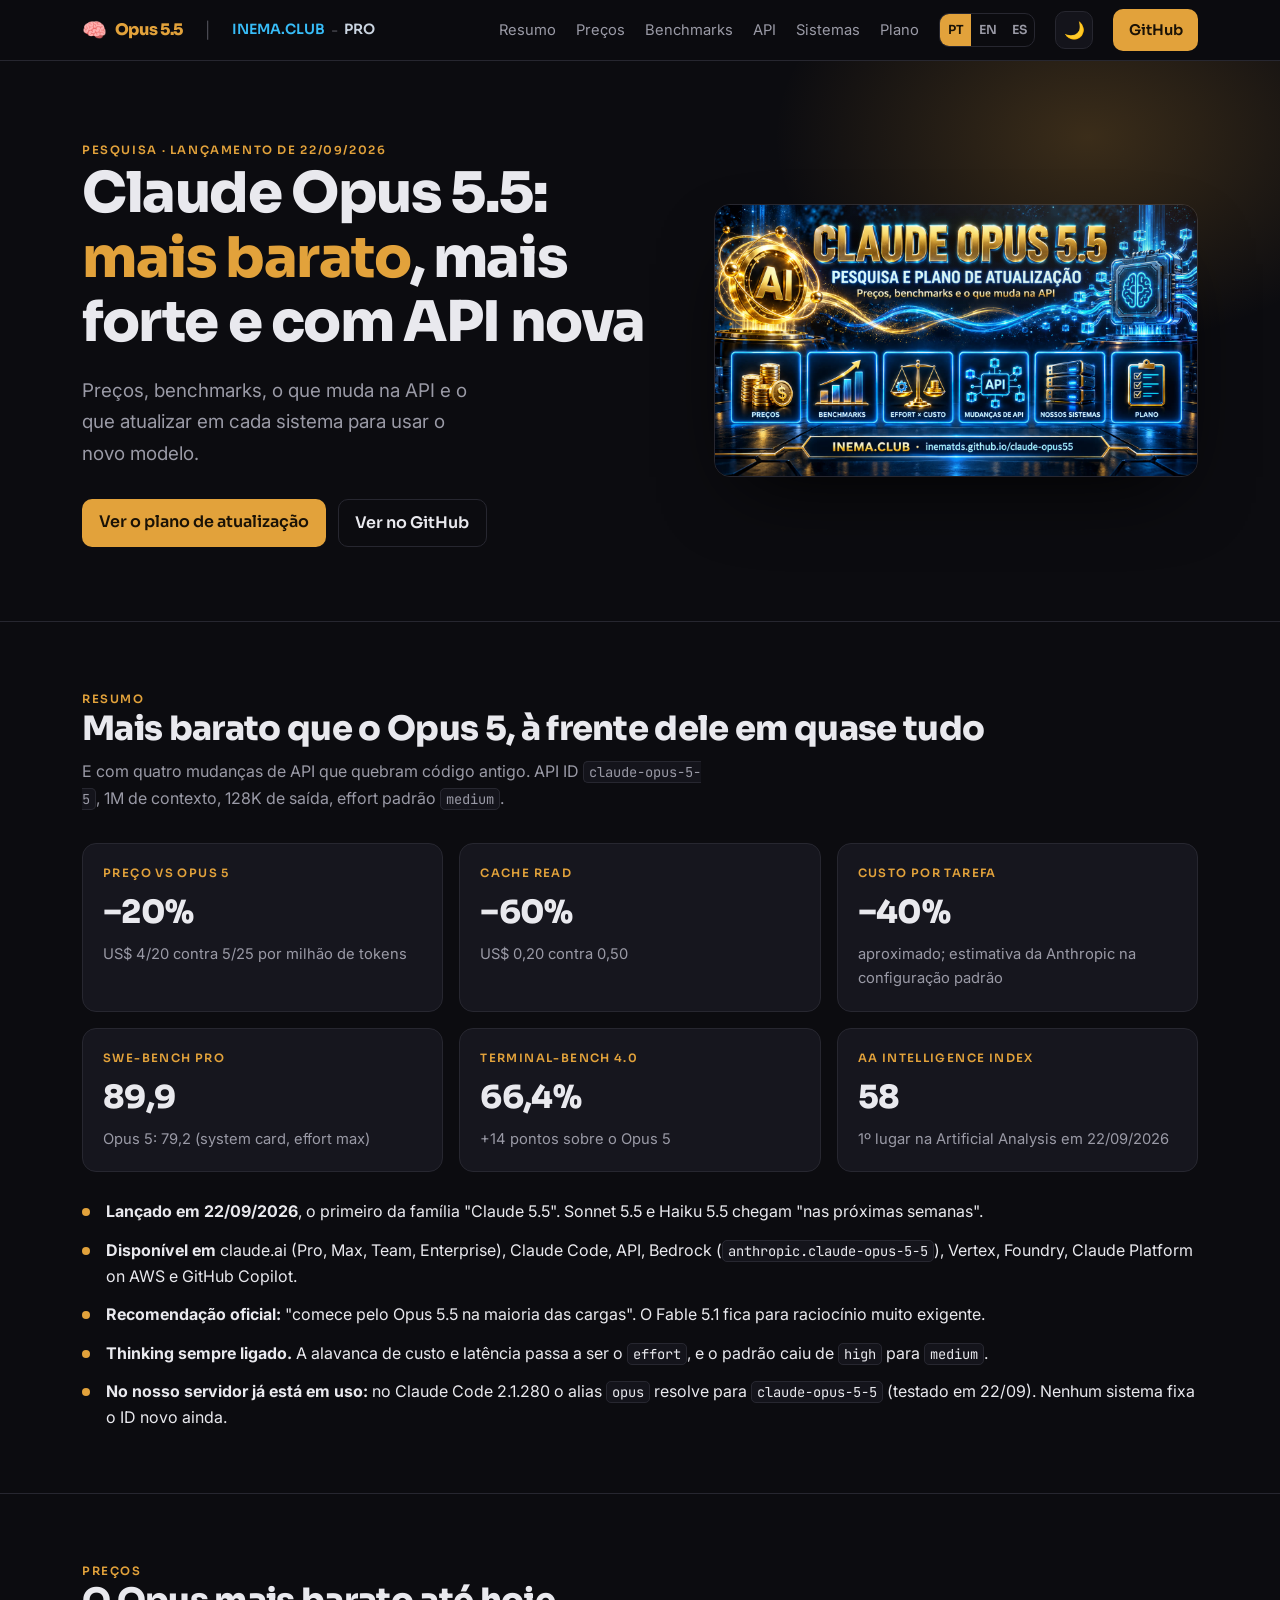
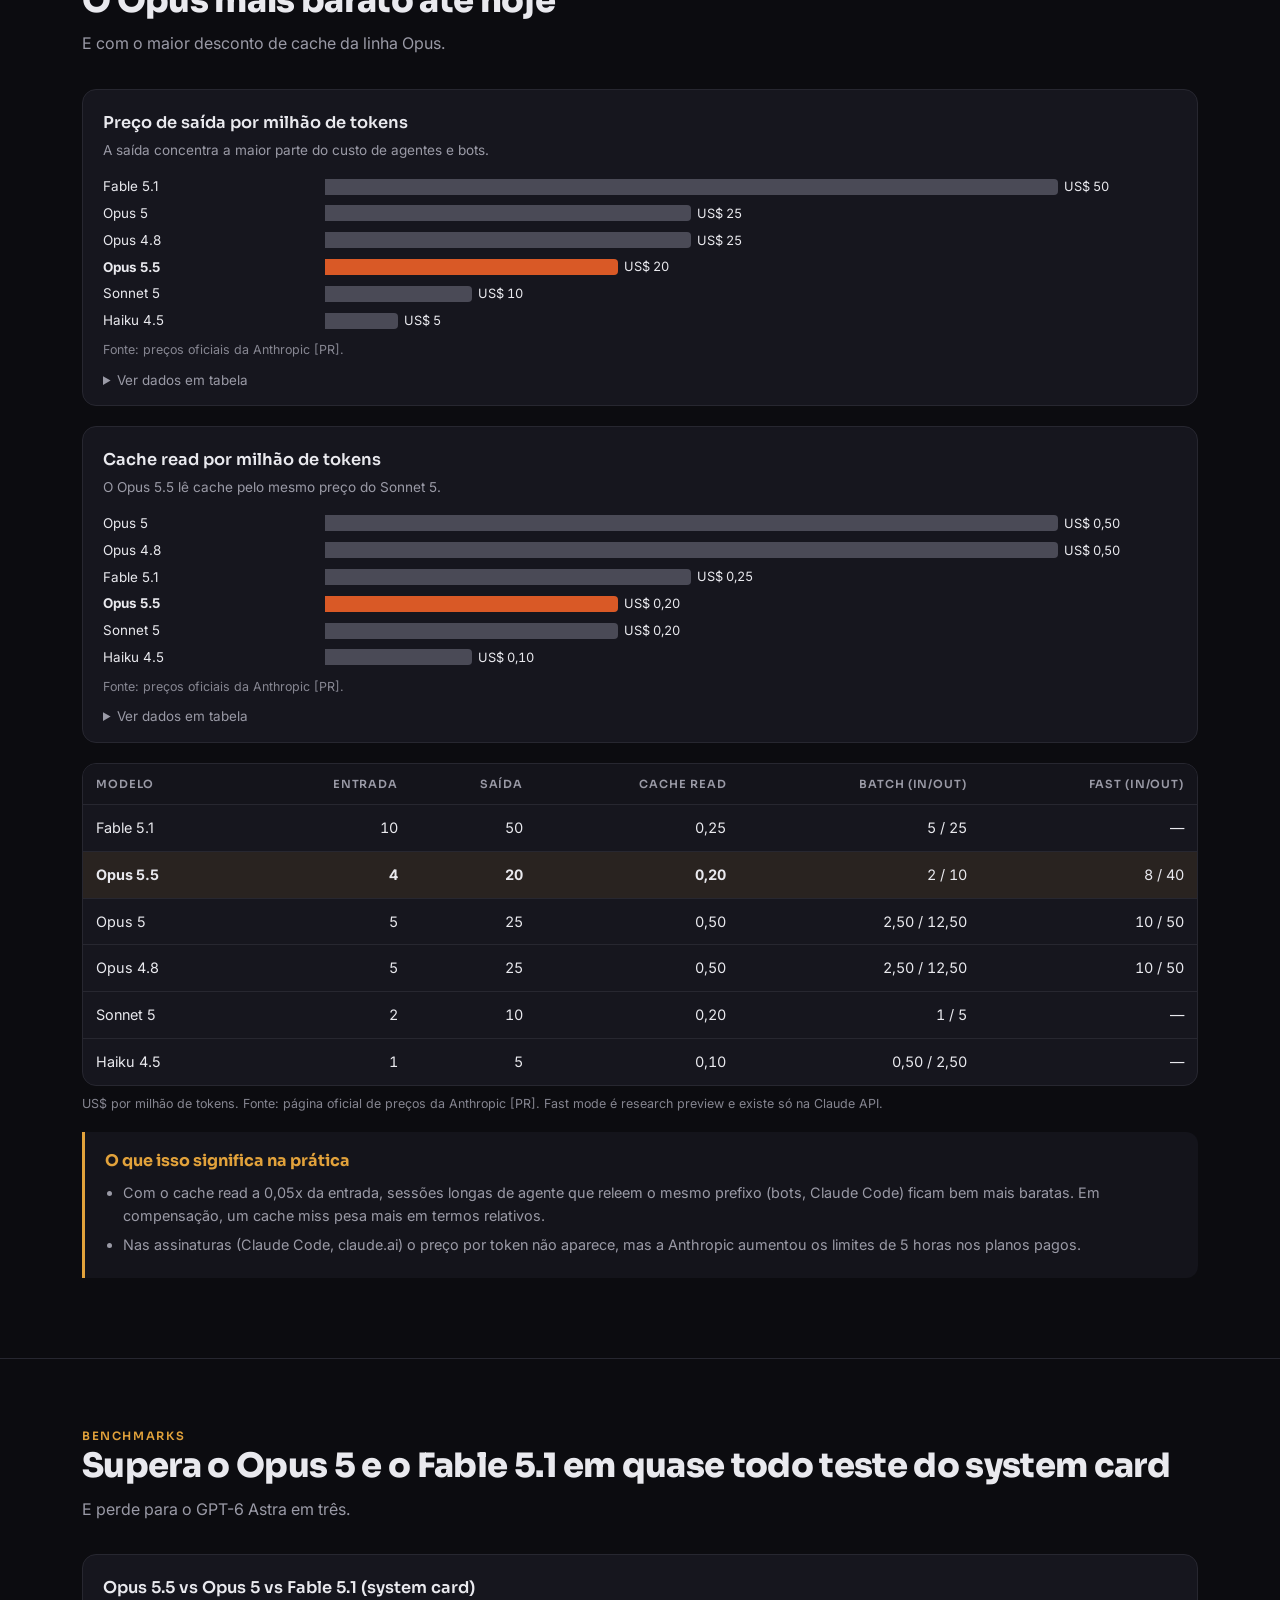
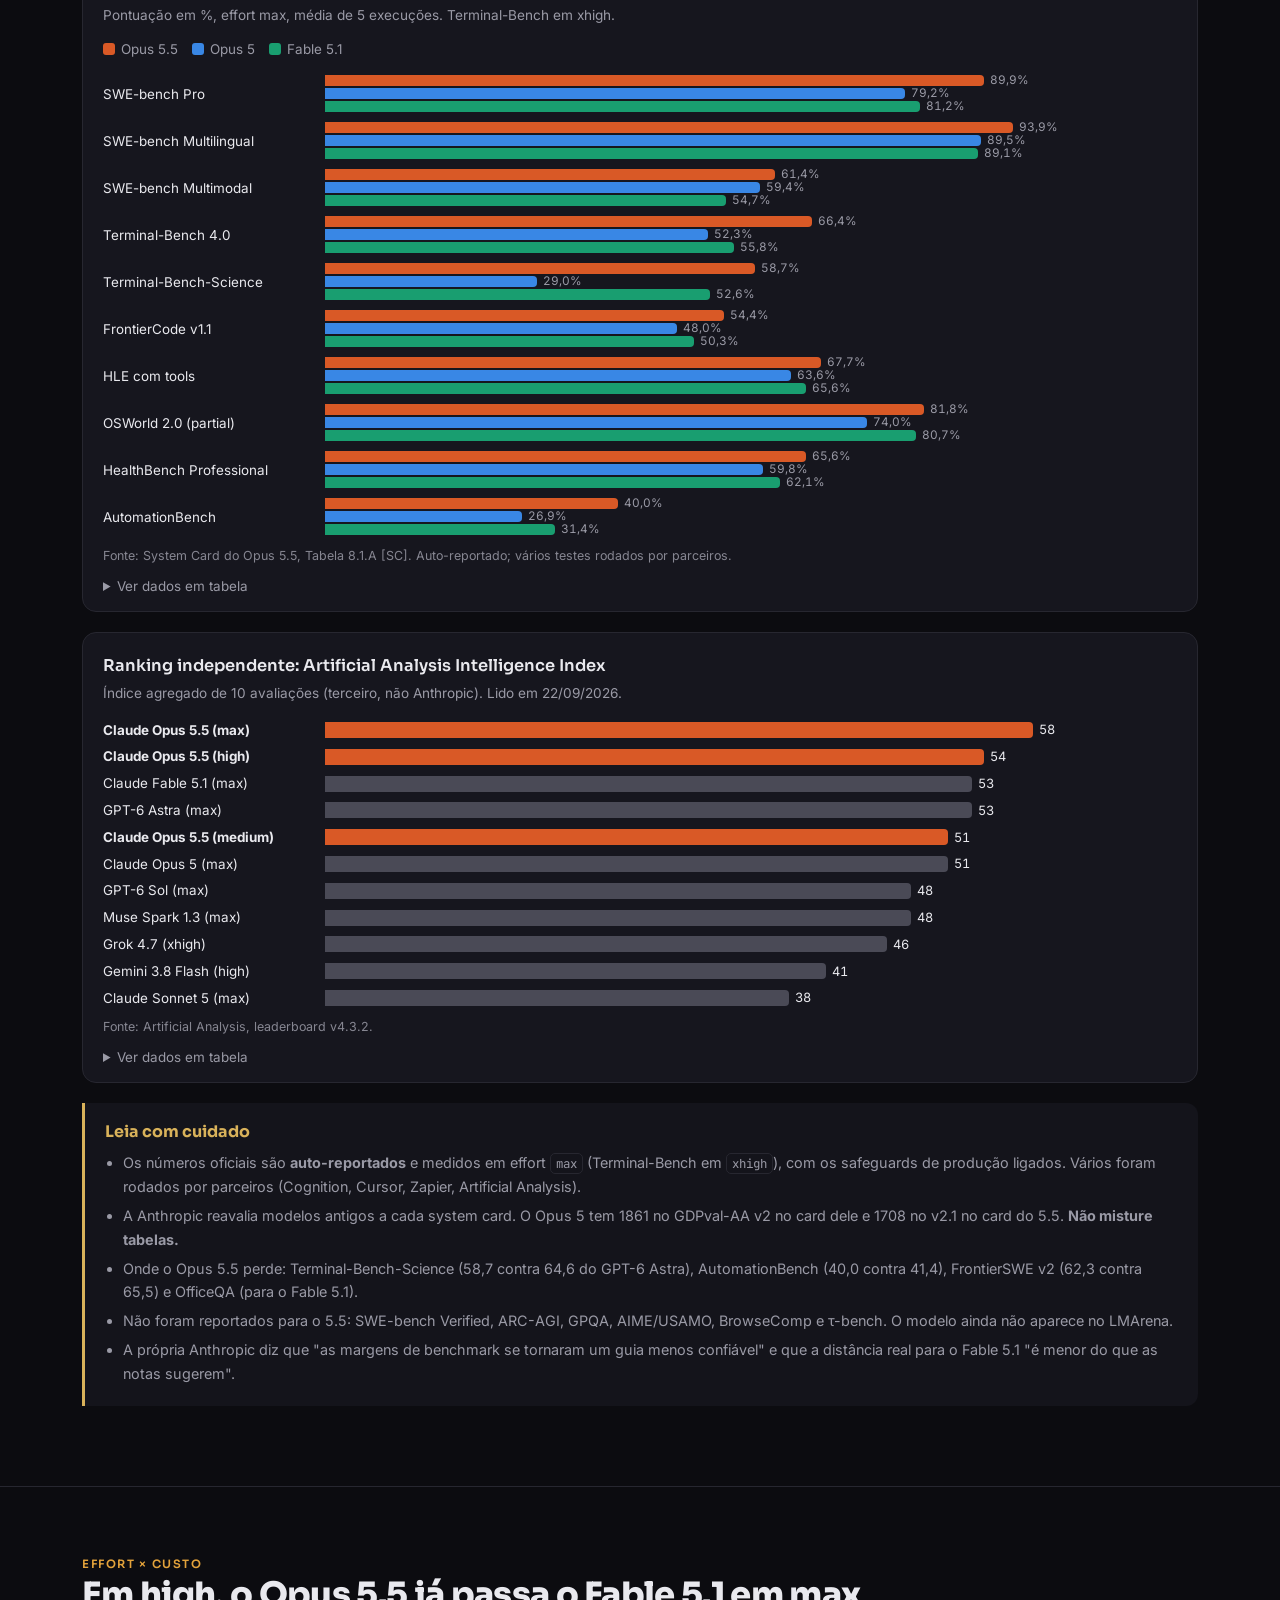
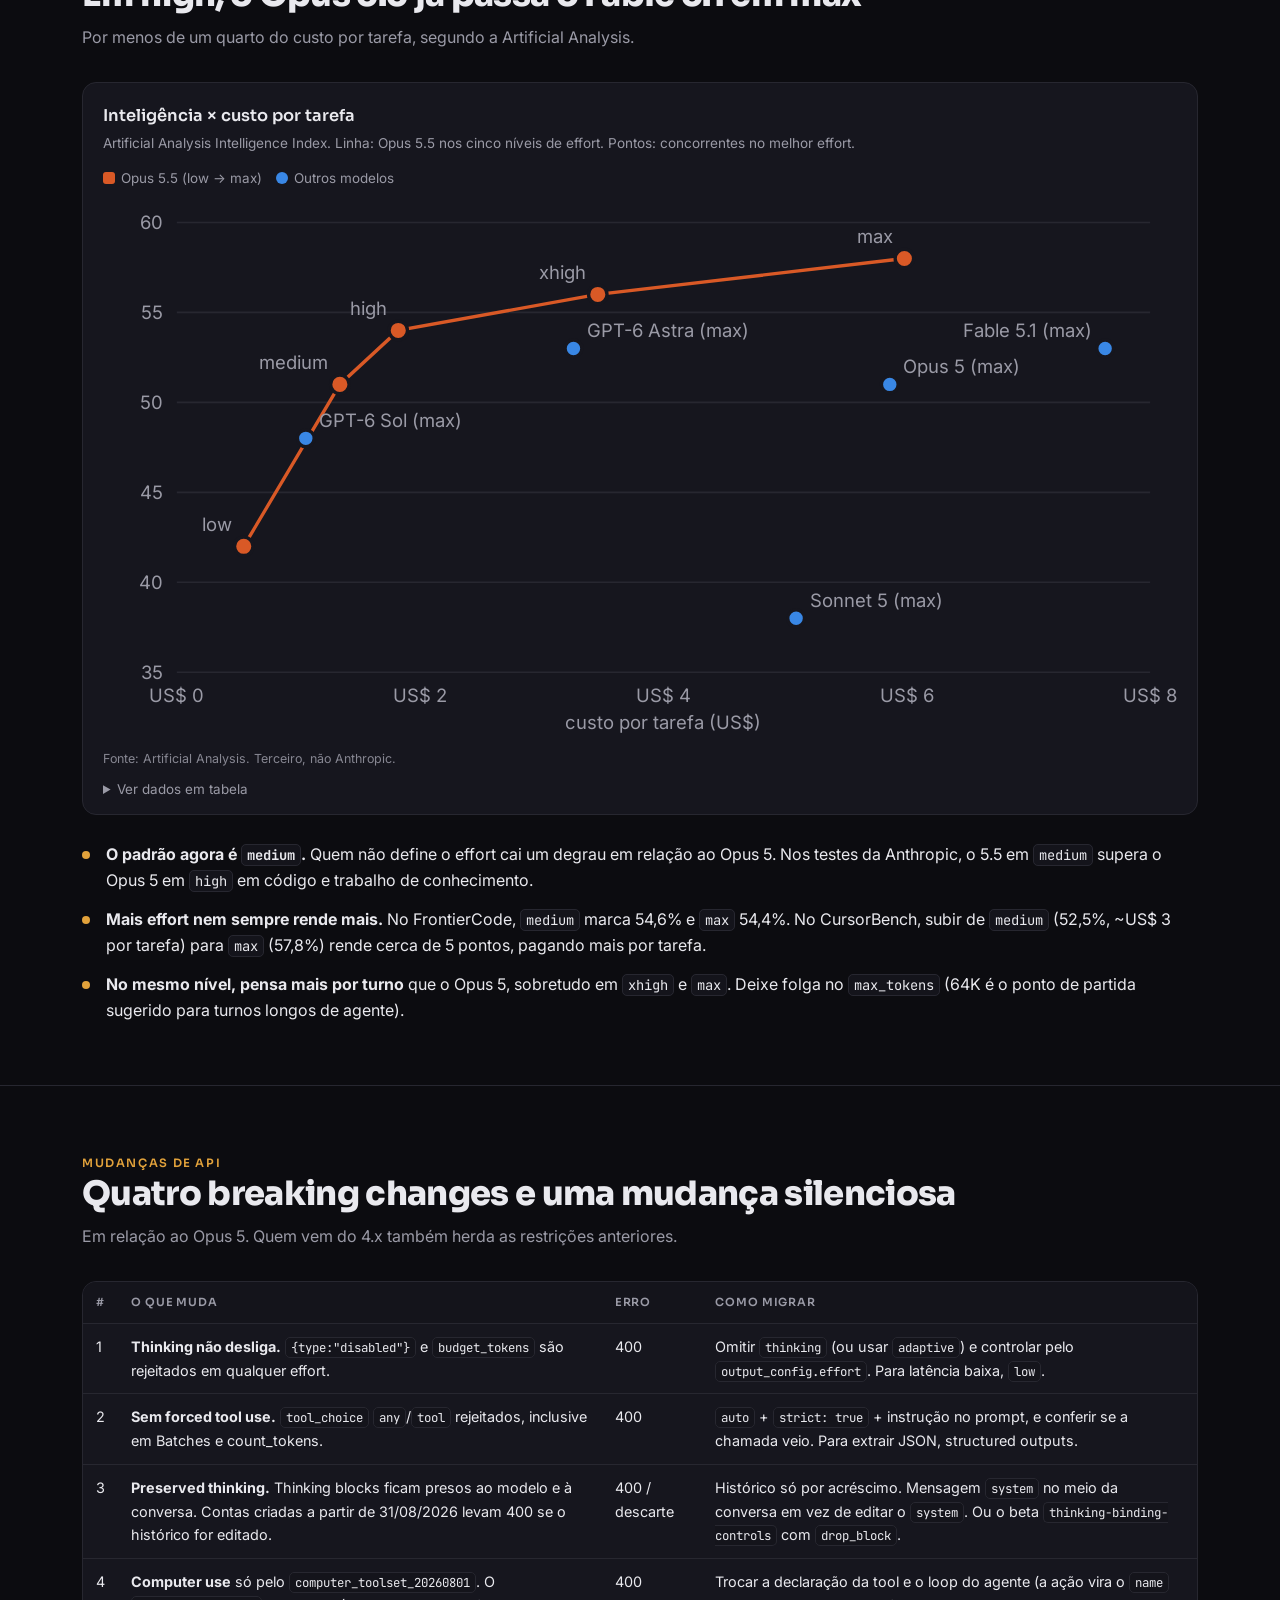
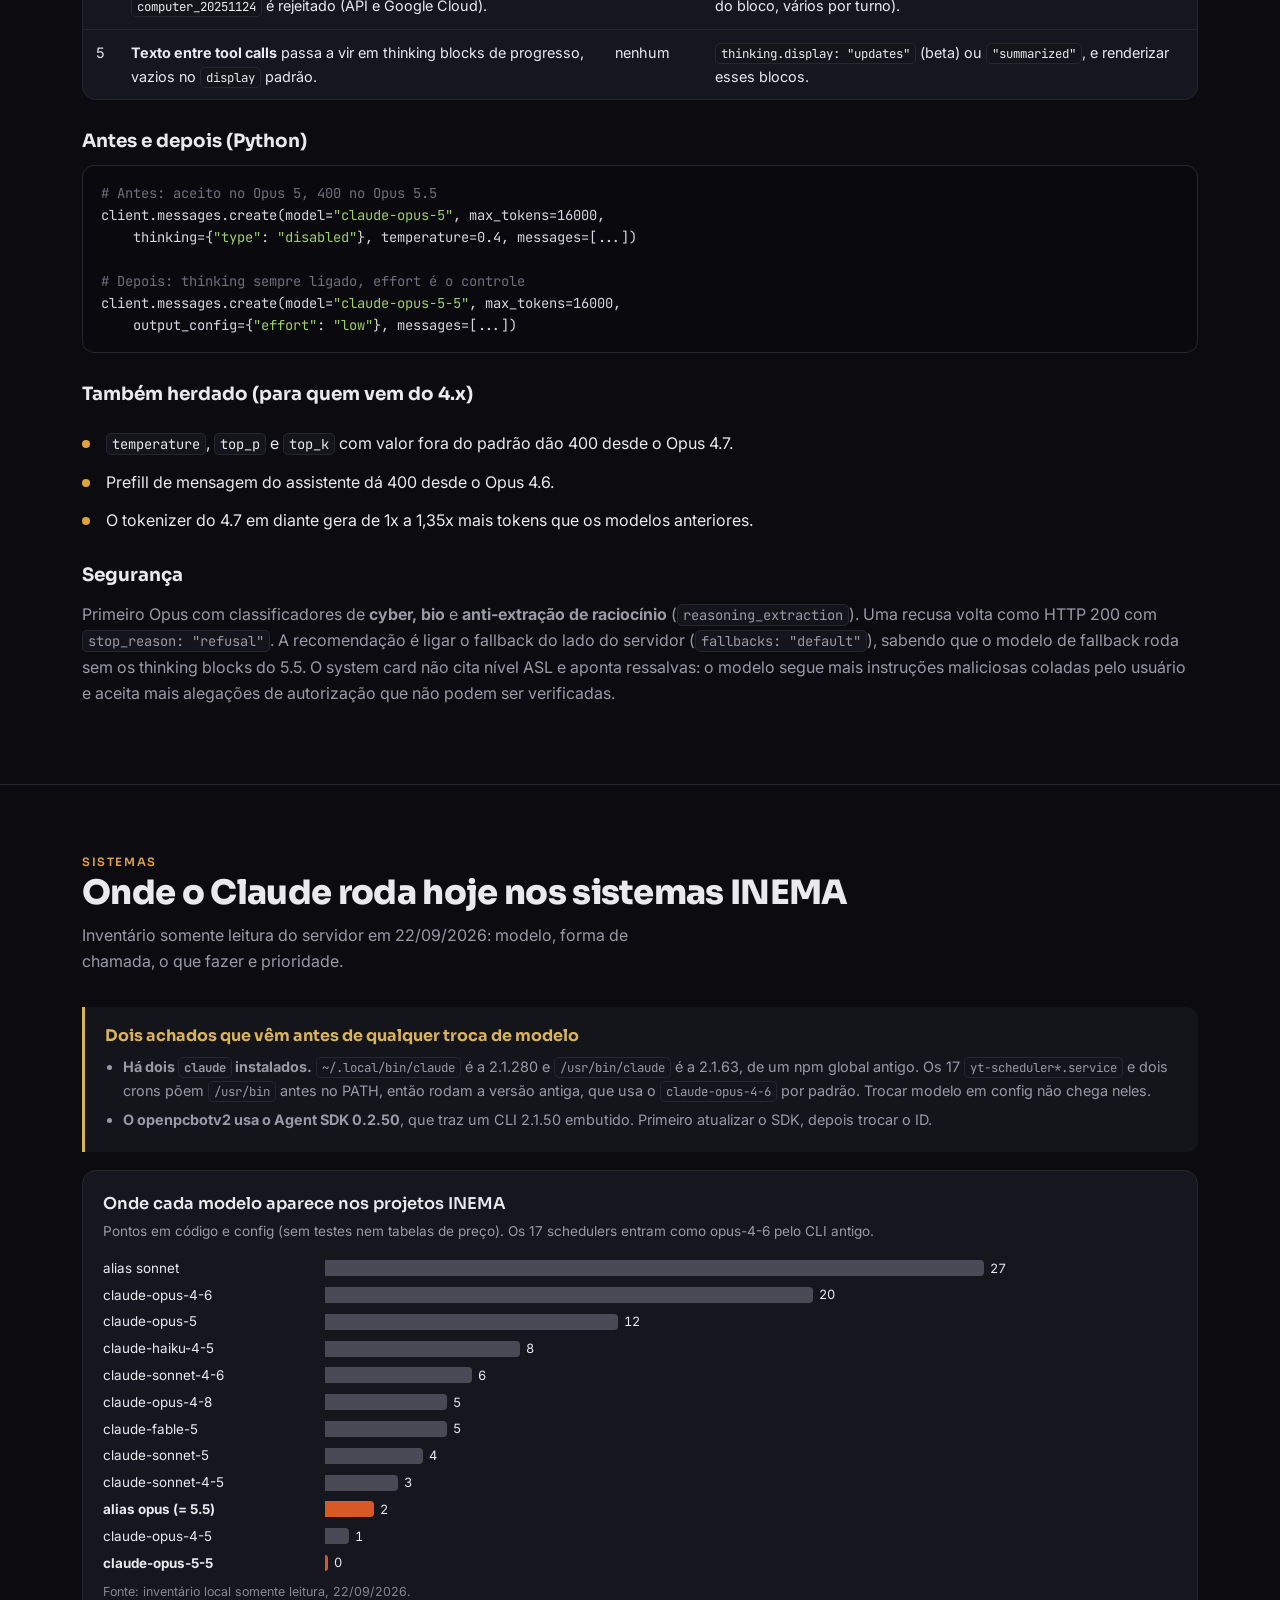
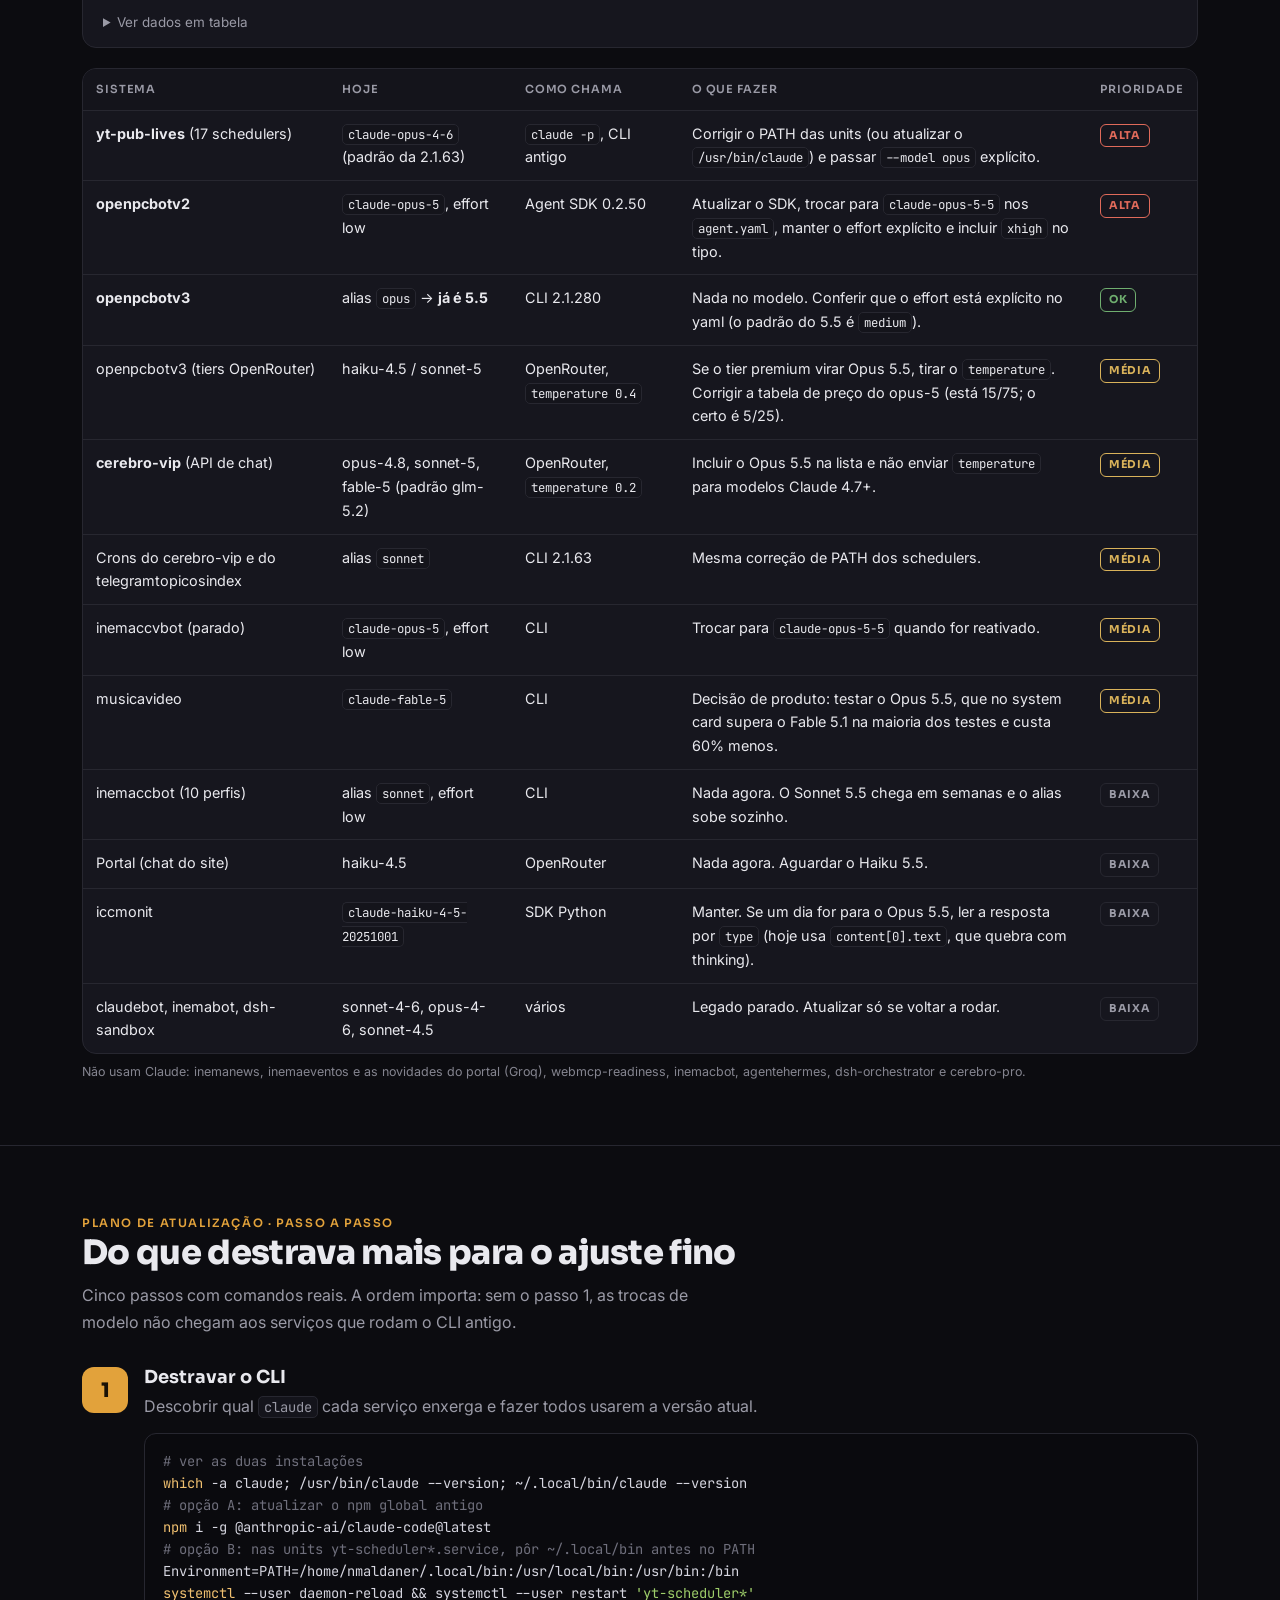
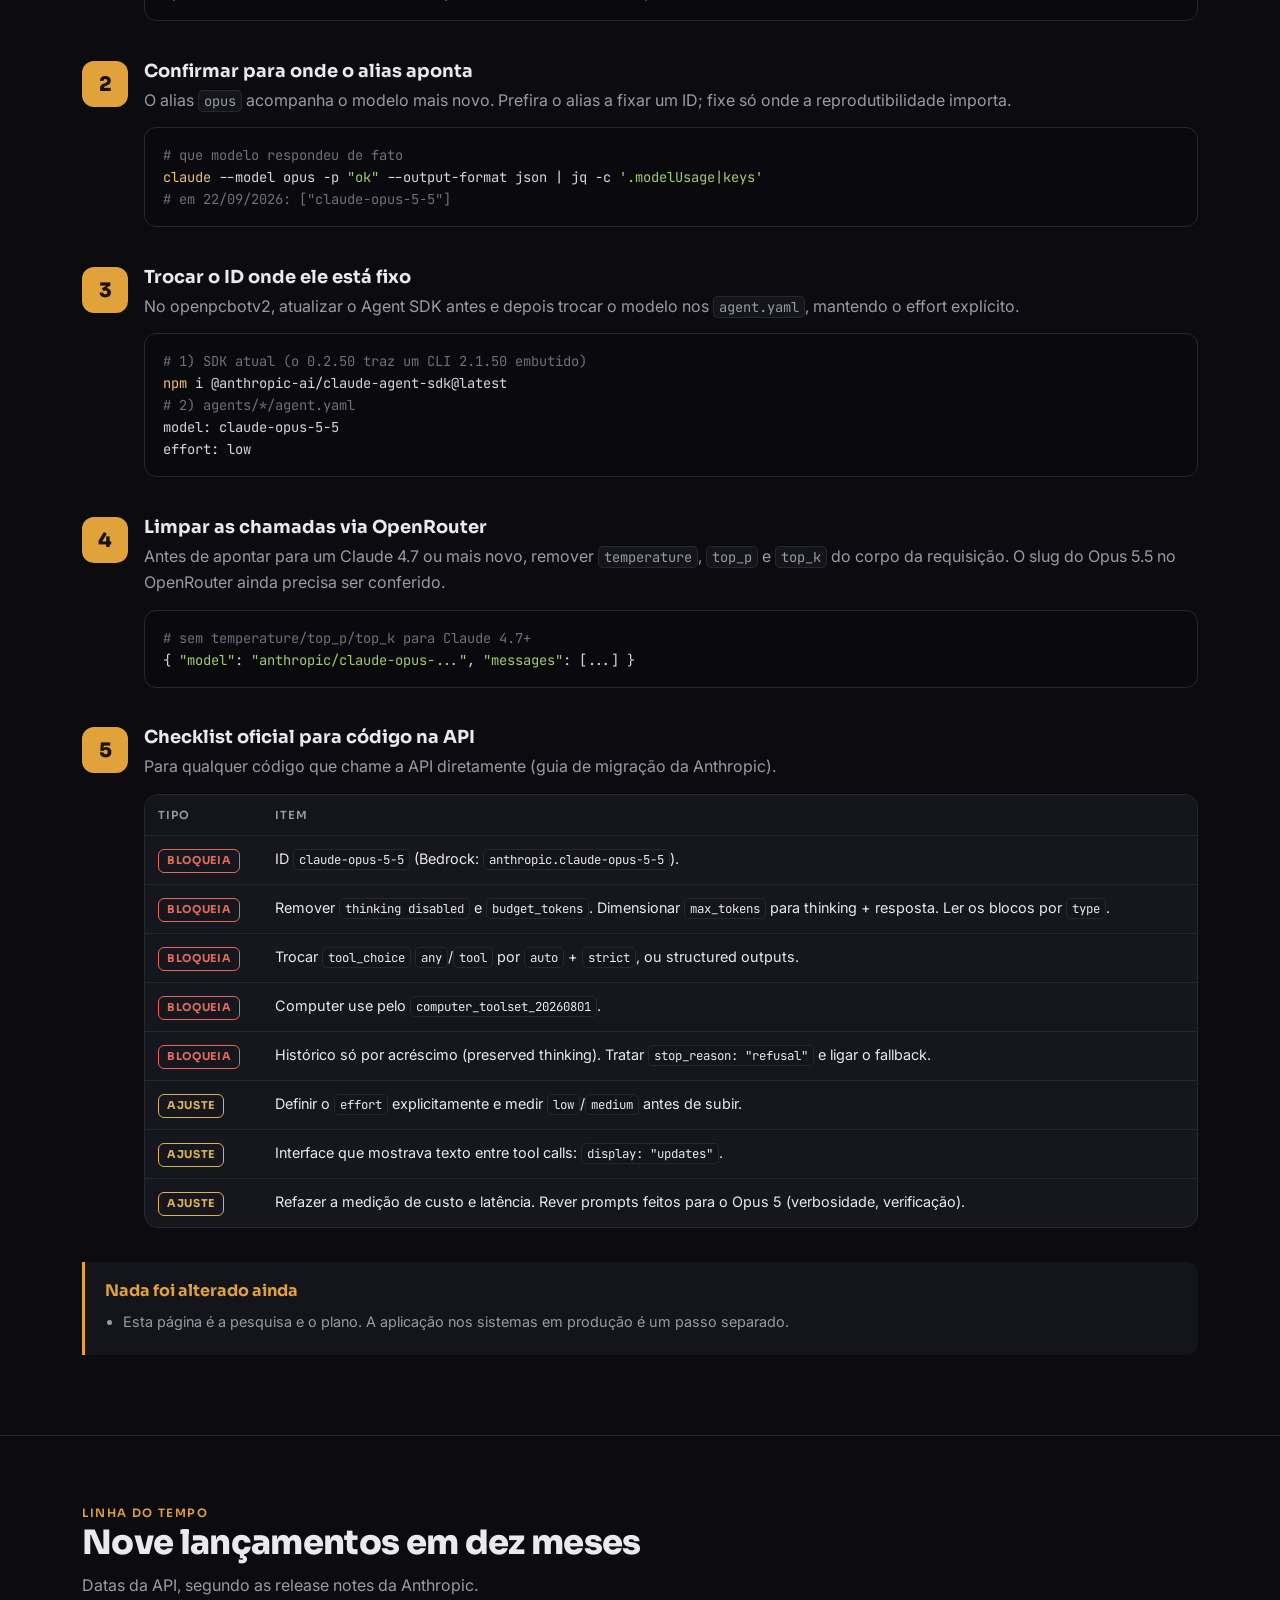
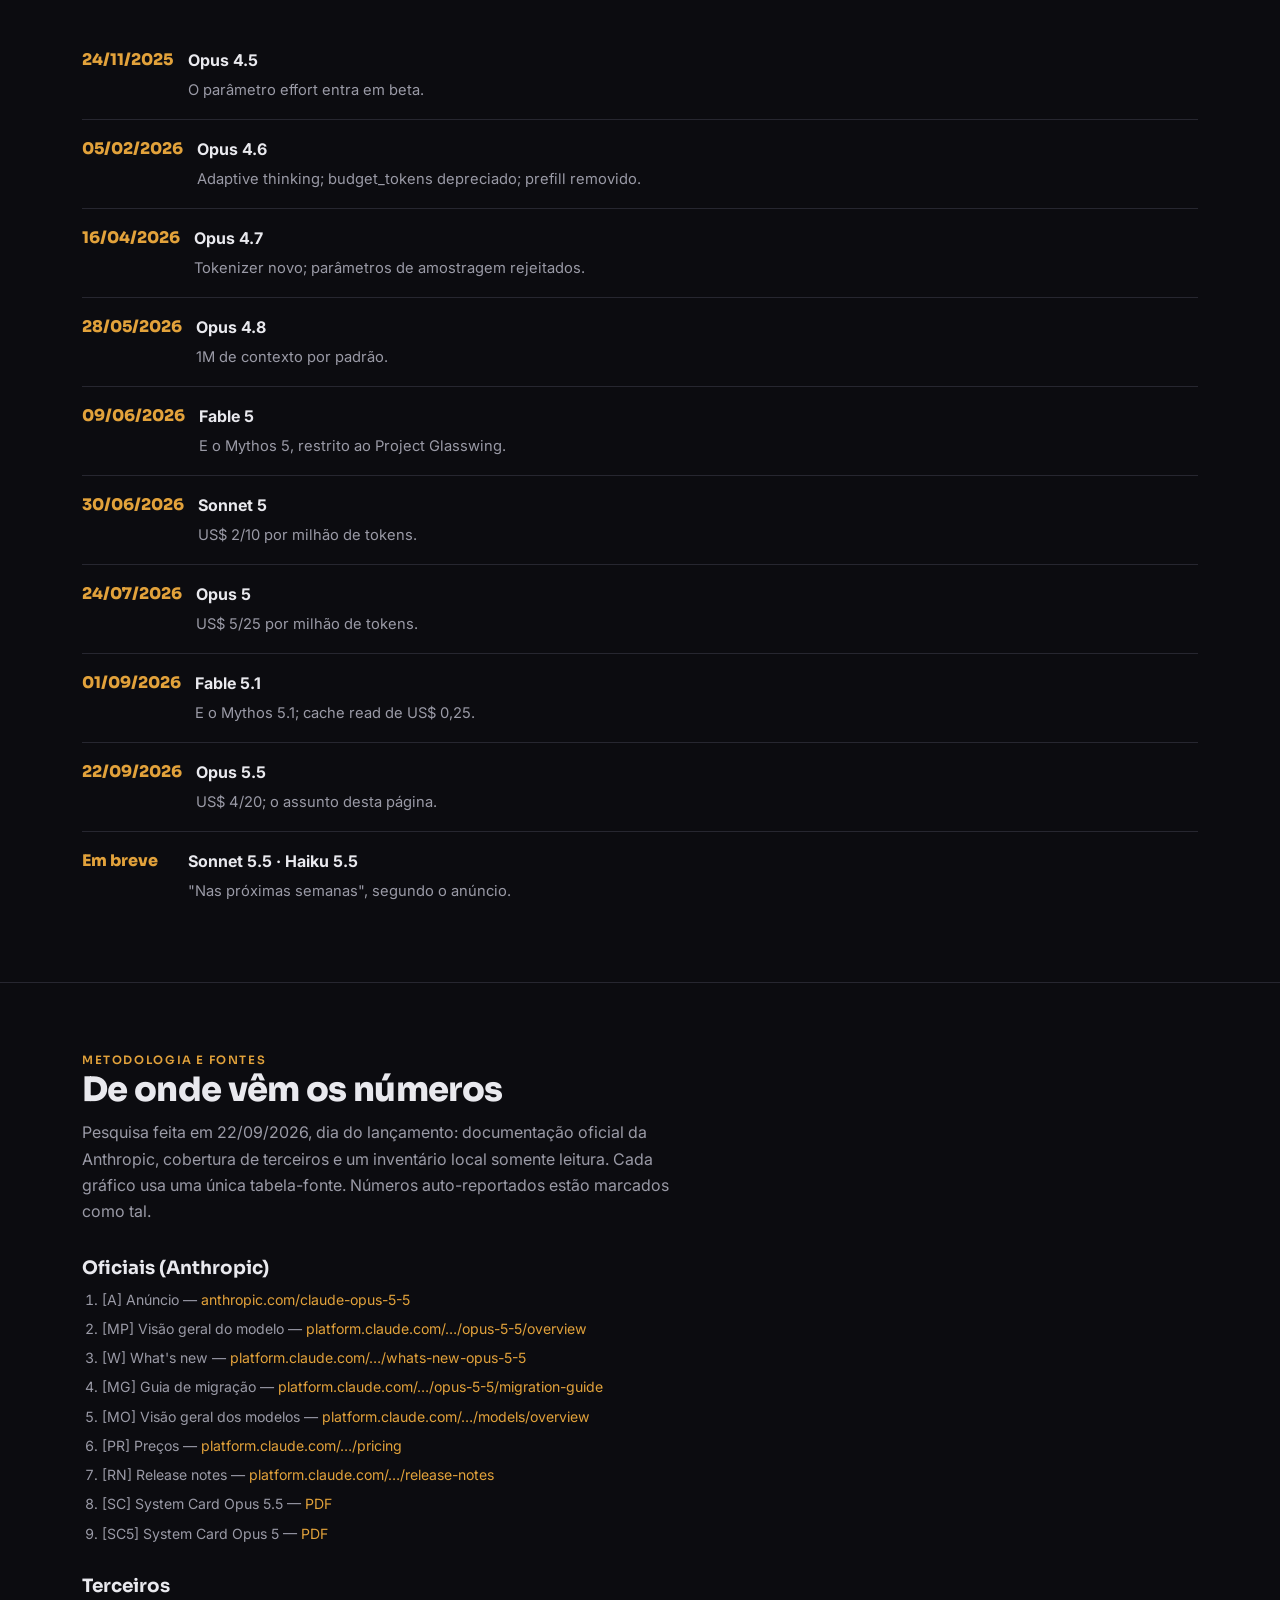
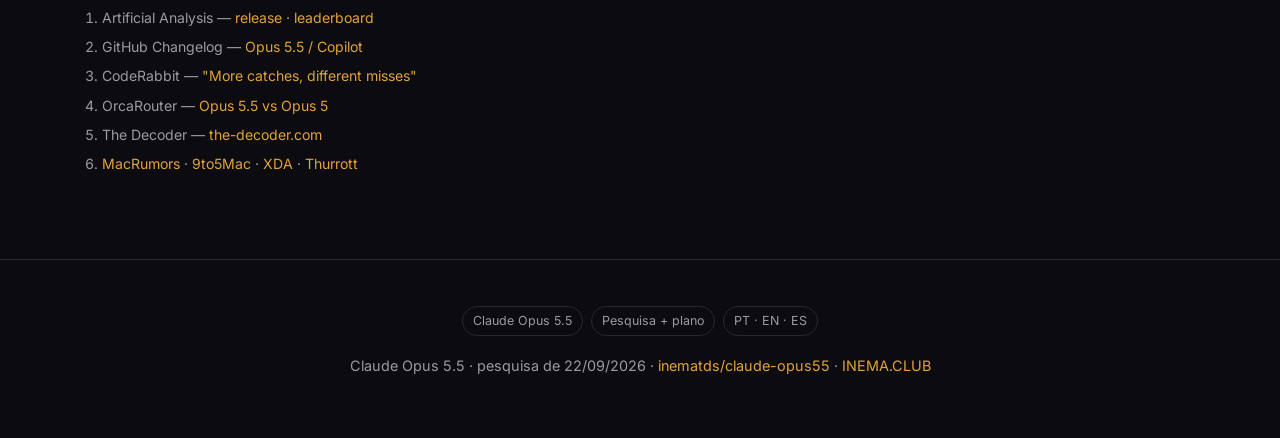
==== guia/index.html @ a992cbeb "feat: guia trilíngue (PT/EN/ES) do Claude Opus 5.5 — pesquisa, gráficos e plano de atualização Co-Au" ====
<!DOCTYPE html>
<!-- GERADO por scripts/build.py a partir de src/guia.template.html + i18n/<idioma>.json. Não edite o HTML gerado. -->
<html lang="pt-BR">
<head>
<meta charset="utf-8">
<meta name="viewport" content="width=device-width, initial-scale=1">
<title>Claude Opus 5.5 — Pesquisa e Plano de Atualização</title>
<meta name="description" content="Pesquisa sobre o Claude Opus 5.5 (lançado em 22/09/2026): preços, benchmarks em gráficos, mudanças de API e o plano de atualização dos sistemas INEMA.">
<meta property="og:title" content="Claude Opus 5.5 — Pesquisa e Plano de Atualização">
<meta property="og:description" content="Pesquisa sobre o Claude Opus 5.5 (lançado em 22/09/2026): preços, benchmarks em gráficos, mudanças de API e o plano de atualização dos sistemas INEMA.">
<meta property="og:image" content="https://inematds.github.io/claude-opus55/capa/capa.png">
<link rel="alternate" hreflang="pt-BR" href="https://inematds.github.io/claude-opus55/guia/">
<link rel="alternate" hreflang="en" href="https://inematds.github.io/claude-opus55/guia/en/">
<link rel="alternate" hreflang="es" href="https://inematds.github.io/claude-opus55/guia/es/">
<link rel="alternate" hreflang="x-default" href="https://inematds.github.io/claude-opus55/guia/">
<link rel="preconnect" href="https://fonts.googleapis.com">
<link rel="preconnect" href="https://fonts.gstatic.com" crossorigin>
<link href="https://fonts.googleapis.com/css2?family=Sora:wght@400;600;800&family=Inter:wght@400;500;600&family=JetBrains+Mono:wght@400;600&display=swap" rel="stylesheet">
<style>
  :root{
    --bg:#0c0c10; --bg2:#14141b; --card:#16161e; --line:#272730;
    --txt:#e9e9ee; --mut:#9a9aa6; --amb:#E2A23B; --amb2:#f0c070; --sky:#38bdf8; --pro:#cbd5e1;
    color-scheme:dark;
  }
  body.light{
    --bg:#f6f7f9; --bg2:#eceef2; --card:#ffffff; --line:#e1e3ea;
    --txt:#1a1a22; --mut:#5b5b68; --amb:#b9791d; --amb2:#a16207; --sky:#0369a1; --pro:#b45309;
    color-scheme:light;
  }
  body.light .hero .glow{opacity:.5}
  body.light pre{background:#0e0e14;color:#d6d6e0}
  body.light pre .c{color:#8a8a98}
  *{box-sizing:border-box}
  html{scroll-behavior:smooth}
  body{margin:0;background:var(--bg);color:var(--txt);font:16px/1.65 Inter,system-ui,sans-serif;-webkit-font-smoothing:antialiased}
  h1,h2,h3{font-family:Sora,sans-serif;line-height:1.15;margin:0}
  a{color:var(--amb);text-decoration:none}
  code,pre{font-family:"JetBrains Mono",monospace}
  .wrap{max-width:1160px;margin:0 auto;padding:0 22px}
  .mut{color:var(--mut)} .amb{color:var(--amb)}
  .chip{display:inline-block;font-size:.72rem;letter-spacing:.14em;text-transform:uppercase;color:var(--amb);font-weight:600;font-family:Sora}
  nav{position:sticky;top:0;z-index:30;backdrop-filter:blur(12px);background:rgba(12,12,16,.78);border-bottom:1px solid var(--line)}
  nav .wrap{display:flex;align-items:center;gap:22px;height:60px}
  nav .brand{display:flex;align-items:center;gap:8px;font-family:Sora;font-weight:800;letter-spacing:-.02em;color:var(--amb)}
  nav .brand .emoji{font-size:1.25rem}
  nav .sep{color:var(--mut);opacity:.45}
  nav .inema{color:var(--sky);font-weight:600;font-size:.88rem;font-family:Sora}
  nav .inema:hover{filter:brightness(1.15)}
  nav .pro{color:var(--pro);font-weight:600;font-size:.88rem;font-family:Sora}
  nav .pro:hover{filter:brightness(1.15)}
  nav .clubpro{display:inline-flex;align-items:center;gap:6px}
  nav .links{margin-left:auto;display:flex;align-items:center;gap:20px;font-size:.92rem}
  nav .links a.sec{color:var(--mut)} nav .links a.sec:hover{color:var(--txt)}
  .tgl{background:var(--bg2);border:1px solid var(--line);color:var(--txt);width:38px;height:38px;border-radius:10px;cursor:pointer;display:inline-flex;align-items:center;justify-content:center;font-size:1.05rem}
  .tgl:hover{border-color:var(--amb)}
  .btn{display:inline-block;background:var(--amb);color:#1a1206;font-weight:600;padding:.6em 1.05em;border-radius:10px;font-family:Sora}
  .btn.ghost{background:transparent;color:var(--txt);border:1px solid var(--line)}
  @media(max-width:760px){nav .links a.sec{display:none}}
  .hero{position:relative;overflow:hidden;border-bottom:1px solid var(--line)}
  .hero .glow{position:absolute;inset:-40% -20% auto auto;width:70%;height:600px;background:radial-gradient(closest-side,rgba(226,162,59,.22),transparent 70%);pointer-events:none}
  .hero .wrap{display:grid;grid-template-columns:1.1fr .9fr;gap:40px;align-items:center;padding:74px 22px}
  .hero h1{font-size:clamp(2.2rem,5vw,3.5rem);font-weight:800;letter-spacing:-.025em}
  .hero p.lead{font-size:1.18rem;color:var(--mut);margin:1.1em 0 1.6em;max-width:34ch}
  .hero .cta{display:flex;gap:12px;flex-wrap:wrap}
  .hero figure{margin:0;border-radius:16px;overflow:hidden;border:1px solid var(--line);box-shadow:0 30px 80px -30px #000}
  .hero figure img{width:100%;display:block}
  @media(max-width:780px){.hero .wrap{grid-template-columns:1fr;padding:48px 22px}}
  section{padding:62px 0;border-bottom:1px solid var(--line)}
  section h2{font-size:clamp(1.5rem,3.4vw,2.1rem);font-weight:800;letter-spacing:-.02em}
  section .sub{color:var(--mut);margin:.6em 0 2em;max-width:62ch}
  .grid{display:grid;gap:16px}
  .g3{grid-template-columns:repeat(3,1fr)} .g4{grid-template-columns:repeat(4,1fr)} .g2{grid-template-columns:repeat(2,1fr)}
  @media(max-width:820px){.g3,.g4{grid-template-columns:1fr 1fr}}
  @media(max-width:540px){.g2,.g3,.g4{grid-template-columns:1fr}}
  .card{background:var(--card);border:1px solid var(--line);border-radius:14px;padding:20px}
  .card h3{font-size:1.05rem;margin-bottom:.4em}
  .card p{color:var(--mut);font-size:.92rem;margin:0}
  .num{display:inline-flex;width:30px;height:30px;align-items:center;justify-content:center;border-radius:8px;background:rgba(226,162,59,.14);color:var(--amb);font-family:Sora;font-weight:800;font-size:.9rem;margin-bottom:.7em}
  .flow{display:flex;flex-wrap:wrap;gap:8px;align-items:center;margin-top:10px}
  .flow span{background:var(--bg2);border:1px solid var(--line);border-radius:999px;padding:.45em .9em;font-size:.85rem;font-family:Sora;font-weight:600}
  .flow .arr{color:var(--amb);border:none;background:none;padding:0 .1em}
  pre{background:#0a0a0e;border:1px solid var(--line);border-radius:12px;padding:16px 18px;overflow:auto;font-size:.86rem;line-height:1.6;color:#d6d6e0}
  pre .c{color:#6f6f7c} pre .k{color:var(--amb2)} pre .s{color:#9ece6a}
  .step{display:grid;grid-template-columns:46px 1fr;gap:16px;margin-bottom:26px}
  .step .b{width:46px;height:46px;border-radius:12px;background:var(--amb);color:#1a1206;font-family:Sora;font-weight:800;font-size:1.25rem;display:flex;align-items:center;justify-content:center}
  .step h3{font-size:1.12rem;margin-bottom:.3em}
  .step p{color:var(--mut);margin:.2em 0 .7em}
  .ex{display:grid;grid-template-columns:1fr 1fr;gap:18px}
  @media(max-width:680px){.ex{grid-template-columns:1fr}}
  .ex figure{margin:0;border-radius:14px;overflow:hidden;border:1px solid var(--line)}
  .ex figure img{width:100%;display:block}
  .ex figcaption{padding:12px 14px;font-size:.88rem;color:var(--mut);background:var(--card)}
  .phase{display:flex;gap:14px;padding:16px 0;border-bottom:1px solid var(--line)}
  .phase:last-child{border:none}
  .phase .tag{flex:0 0 92px;font-family:Sora;font-weight:800;color:var(--amb)}
  .phase .d strong{display:block;margin-bottom:.2em}
  .phase .d span{color:var(--mut);font-size:.92rem}
  footer{padding:46px 0;text-align:center;color:var(--mut);font-size:.9rem}
  .pill{display:inline-block;border:1px solid var(--line);border-radius:999px;padding:.3em .8em;font-size:.78rem;color:var(--mut);margin:0 4px}
  /* ── extensões desta página (gráficos, tabelas, notas, idiomas). O CSS do template fica intacto. ── */
  :root{ --s1:#d95926; --s2:#3987e5; --s3:#199e70; --neutral:#4a4a56; --grid:#272730; --ok:#6fae6f; --warn:#d9b25a; --bad:#e06a5a; }
  body.light{ --s1:#eb6834; --s2:#2a78d6; --s3:#1baf7a; --neutral:#c3c4cc; --grid:#e1e3ea; --ok:#2f7d32; --warn:#8a6400; --bad:#b3261e; }
  body.light nav{background:rgba(246,247,249,.85)}
  code{font-size:.86em;background:var(--bg2);border:1px solid var(--line);border-radius:5px;padding:1px 5px;word-break:break-word}
  pre code{background:none;border:0;padding:0;font-size:inherit}
  .lang{display:inline-flex;border:1px solid var(--line);border-radius:10px;overflow:hidden;font-family:Sora;font-size:.78rem;font-weight:600}
  .lang a{padding:.45em .6em;color:var(--mut)}
  .lang a.on{background:var(--amb);color:#1a1206}
  .stat .v{font-family:Sora;font-weight:800;font-size:2rem;letter-spacing:-.02em;color:var(--txt);margin:.1em 0}
  .stat .k{font-size:.72rem;letter-spacing:.12em;text-transform:uppercase;color:var(--amb);font-family:Sora;font-weight:600}
  ul.feat{list-style:none;padding:0;margin:26px 0 0;display:grid;gap:12px}
  ul.feat li{padding-left:24px;position:relative;color:var(--txt)}
  ul.feat li::before{content:"";position:absolute;left:0;top:10px;width:8px;height:8px;border-radius:50%;background:var(--amb)}
  .tblwrap{overflow-x:auto;margin:14px 0 8px;border:1px solid var(--line);border-radius:14px;background:var(--card)}
  table{width:100%;border-collapse:collapse;font-size:.9rem}
  th,td{text-align:left;padding:11px 13px;border-bottom:1px solid var(--line);vertical-align:top}
  tr:last-child td{border-bottom:0}
  th{color:var(--mut);font-weight:600;font-size:.7rem;text-transform:uppercase;letter-spacing:.08em;background:var(--bg2);white-space:nowrap;font-family:Sora}
  td.n,th.n{font-variant-numeric:tabular-nums;text-align:right;white-space:nowrap}
  tr.hl td{background:rgba(226,162,59,.09)}
  .prio{display:inline-block;font-size:.68rem;font-weight:700;letter-spacing:.06em;border-radius:6px;padding:2px 8px;white-space:nowrap;font-family:Sora}
  .prio.alta{color:var(--bad);border:1px solid var(--bad)}
  .prio.media{color:var(--warn);border:1px solid var(--warn)}
  .prio.baixa{color:var(--mut);border:1px solid var(--line)}
  .prio.ok{color:var(--ok);border:1px solid var(--ok)}
  .note{background:var(--bg2);border-left:3px solid var(--warn);border-radius:0 12px 12px 0;padding:16px 20px;margin:18px 0}
  .note.amb{border-left-color:var(--amb)}
  .note strong.t{display:block;color:var(--warn);margin-bottom:6px;font-family:Sora}
  .note.amb strong.t{color:var(--amb)}
  .note ul{margin:0;padding-left:18px}
  .note li{color:var(--mut);font-size:.9rem;margin-bottom:5px}
  .src{font-size:.78rem;color:var(--mut);opacity:.85;margin:6px 0 0}
  .chart{background:var(--card);border:1px solid var(--line);border-radius:14px;padding:20px 20px 14px;margin:16px 0 20px}
  .chart .ct{font-family:Sora;font-weight:600;font-size:1.02rem}
  .chart .cs{font-size:.85rem;color:var(--mut);margin:2px 0 12px}
  .legend{display:flex;flex-wrap:wrap;gap:14px;font-size:.84rem;color:var(--mut);margin-bottom:10px}
  .legend span{display:inline-flex;align-items:center;gap:6px}
  .legend i{width:12px;height:12px;border-radius:3px;display:inline-block}
  .hb .row{display:grid;grid-template-columns:minmax(120px,210px) 1fr;gap:12px;align-items:center;padding:5px 0}
  .hb .lab{font-size:.84rem;line-height:1.25}
  .hb .bars{display:grid;gap:2px}
  .hb .bar{height:11px;display:flex;align-items:center}
  .hb .fill{height:100%;border-radius:0 4px 4px 0;min-width:2px}
  .hb .val{font-size:.74rem;color:var(--mut);margin-left:6px;font-variant-numeric:tabular-nums;white-space:nowrap}
  .hb .bar:hover .fill{filter:brightness(1.15)}
  .hb.single .bar{height:16px}
  .hb.single .val{font-size:.8rem;color:var(--txt)}
  details.data{margin-top:8px;font-size:.84rem}
  details.data summary{cursor:pointer;color:var(--mut)}
  #tip{position:fixed;pointer-events:none;z-index:50;background:var(--txt);color:var(--bg);font-size:.8rem;line-height:1.4;padding:7px 10px;border-radius:8px;opacity:0;transition:opacity .1s;max-width:260px}
  svg text{fill:var(--mut);font-size:11px;font-family:Inter,sans-serif}
  svg .axis{stroke:var(--grid)}
  ol.srcs{padding-left:20px;display:grid;gap:6px;margin:10px 0 22px}
  ol.srcs li{font-size:.88rem;color:var(--mut);word-break:break-word}
  section h3.h{font-size:1.15rem;margin:30px 0 8px}
  @media(max-width:560px){ .hb .row{grid-template-columns:1fr;gap:3px} .wrap{padding:0 16px} nav .wrap{gap:12px} nav .brand{font-size:.95rem} }
  .step>div,.hero .wrap>div,.grid>*,.hb .row>*{min-width:0}
  nav .brand{white-space:nowrap}
  @media(max-width:560px){ nav .wrap{flex-wrap:wrap;height:auto;padding-top:8px;padding-bottom:8px;row-gap:8px} nav .links{margin-left:0;gap:10px} }

</style>
</head>
<body>
<div id="tip" role="tooltip"></div>

<nav><div class="wrap">
  <a class="brand" href="#top"><span class="emoji">🧠</span> Opus 5.5</a>
  <span class="sep">|</span>
  <span class="clubpro">
    <a class="inema" href="https://inema.club" target="_blank" rel="noopener">INEMA.CLUB</a>
    <span class="sep">-</span>
    <a class="pro" href="https://inema.pro" target="_blank" rel="noopener">PRO</a>
  </span>
  <div class="links">
    <a class="sec" href="#oque">Resumo</a>
    <a class="sec" href="#precos">Preços</a>
    <a class="sec" href="#benchmarks">Benchmarks</a>
    <a class="sec" href="#api">API</a>
    <a class="sec" href="#sistemas">Sistemas</a>
    <a class="sec" href="#guia">Plano</a>
    <span class="lang" aria-label="Idioma"><a href="./" class="on" hreflang="pt-BR">PT</a><a href="en/" class="" hreflang="en">EN</a><a href="es/" class="" hreflang="es">ES</a></span>
    <button class="tgl" id="themeToggle" aria-label="Alternar tema" title="Alternar tema">🌙</button>
    <a class="btn" href="https://github.com/inematds/claude-opus55" target="_blank" rel="noopener">GitHub</a>
  </div>
</div></nav>

<header class="hero" id="top">
  <div class="glow"></div>
  <div class="wrap">
    <div>
      <span class="chip">Pesquisa · lançamento de 22/09/2026</span>
      <h1>Claude Opus 5.5: <span class="amb">mais barato</span>, mais forte e com API nova</h1>
      <p class="lead">Preços, benchmarks, o que muda na API e o que atualizar em cada sistema para usar o novo modelo.</p>
      <div class="cta">
        <a class="btn" href="#guia">Ver o plano de atualização</a>
        <a class="btn ghost" href="https://github.com/inematds/claude-opus55" target="_blank" rel="noopener">Ver no GitHub</a>
      </div>
    </div>
    <figure><img src="assets/banner.jpg" alt="Banner Claude Opus 5.5: pesquisa e plano de atualização"></figure>
  </div>
</header>

<section id="oque"><div class="wrap">
  <span class="chip">Resumo</span>
  <h2>Mais barato que o Opus 5, à frente dele em quase tudo</h2>
  <p class="sub">E com quatro mudanças de API que quebram código antigo. API ID <code>claude-opus-5-5</code>, 1M de contexto, 128K de saída, effort padrão <code>medium</code>.</p>
  <div class="grid g3">
    <div class="card stat"><div class="k">Preço vs Opus 5</div><div class="v">−20%</div><p>US$ 4/20 contra 5/25 por milhão de tokens</p></div>
    <div class="card stat"><div class="k">Cache read</div><div class="v">−60%</div><p>US$ 0,20 contra 0,50</p></div>
    <div class="card stat"><div class="k">Custo por tarefa</div><div class="v">−40%</div><p>aproximado; estimativa da Anthropic na configuração padrão</p></div>
    <div class="card stat"><div class="k">SWE-bench Pro</div><div class="v">89,9</div><p>Opus 5: 79,2 (system card, effort max)</p></div>
    <div class="card stat"><div class="k">Terminal-Bench 4.0</div><div class="v">66,4%</div><p>+14 pontos sobre o Opus 5</p></div>
    <div class="card stat"><div class="k">AA Intelligence Index</div><div class="v">58</div><p>1º lugar na Artificial Analysis em 22/09/2026</p></div>
  </div>
  <ul class="feat">
    <li><b>Lançado em 22/09/2026</b>, o primeiro da família "Claude 5.5". Sonnet 5.5 e Haiku 5.5 chegam "nas próximas semanas".</li>
    <li><b>Disponível em</b> claude.ai (Pro, Max, Team, Enterprise), Claude Code, API, Bedrock (<code>anthropic.claude-opus-5-5</code>), Vertex, Foundry, Claude Platform on AWS e GitHub Copilot.</li>
    <li><b>Recomendação oficial:</b> "comece pelo Opus 5.5 na maioria das cargas". O Fable 5.1 fica para raciocínio muito exigente.</li>
    <li><b>Thinking sempre ligado.</b> A alavanca de custo e latência passa a ser o <code>effort</code>, e o padrão caiu de <code>high</code> para <code>medium</code>.</li>
    <li><b>No nosso servidor já está em uso:</b> no Claude Code 2.1.280 o alias <code>opus</code> resolve para <code>claude-opus-5-5</code> (testado em 22/09). Nenhum sistema fixa o ID novo ainda.</li>
  </ul>
</div></section>

<section id="precos"><div class="wrap">
  <span class="chip">Preços</span>
  <h2>O Opus mais barato até hoje</h2>
  <p class="sub">E com o maior desconto de cache da linha Opus.</p>
  <div class="chart" id="c-preco-out"></div>
  <div class="chart" id="c-preco-cache"></div>
  <div class="tblwrap"><table>
    <thead><tr><th>Modelo</th><th class="n">Entrada</th><th class="n">Saída</th><th class="n">Cache read</th><th class="n">Batch (in/out)</th><th class="n">Fast (in/out)</th></tr></thead>
    <tbody>
      <tr><td>Fable 5.1</td><td class="n">10</td><td class="n">50</td><td class="n">0,25</td><td class="n">5 / 25</td><td class="n">—</td></tr>
      <tr class="hl"><td><b>Opus 5.5</b></td><td class="n"><b>4</b></td><td class="n"><b>20</b></td><td class="n"><b>0,20</b></td><td class="n">2 / 10</td><td class="n">8 / 40</td></tr>
      <tr><td>Opus 5</td><td class="n">5</td><td class="n">25</td><td class="n">0,50</td><td class="n">2,50 / 12,50</td><td class="n">10 / 50</td></tr>
      <tr><td>Opus 4.8</td><td class="n">5</td><td class="n">25</td><td class="n">0,50</td><td class="n">2,50 / 12,50</td><td class="n">10 / 50</td></tr>
      <tr><td>Sonnet 5</td><td class="n">2</td><td class="n">10</td><td class="n">0,20</td><td class="n">1 / 5</td><td class="n">—</td></tr>
      <tr><td>Haiku 4.5</td><td class="n">1</td><td class="n">5</td><td class="n">0,10</td><td class="n">0,50 / 2,50</td><td class="n">—</td></tr>
    </tbody>
  </table></div>
  <p class="src">US$ por milhão de tokens. Fonte: página oficial de preços da Anthropic [PR]. Fast mode é research preview e existe só na Claude API.</p>
  <div class="note amb"><strong class="t">O que isso significa na prática</strong>
    <ul><li>Com o cache read a 0,05x da entrada, sessões longas de agente que releem o mesmo prefixo (bots, Claude Code) ficam bem mais baratas. Em compensação, um cache miss pesa mais em termos relativos.</li><li>Nas assinaturas (Claude Code, claude.ai) o preço por token não aparece, mas a Anthropic aumentou os limites de 5 horas nos planos pagos.</li></ul>
  </div>
</div></section>

<section id="benchmarks"><div class="wrap">
  <span class="chip">Benchmarks</span>
  <h2>Supera o Opus 5 e o Fable 5.1 em quase todo teste do system card</h2>
  <p class="sub">E perde para o GPT-6 Astra em três.</p>
  <div class="chart" id="c-bench"></div>
  <div class="chart" id="c-aa"></div>
  <div class="note"><strong class="t">Leia com cuidado</strong>
    <ul><li>Os números oficiais são <b>auto-reportados</b> e medidos em effort <code>max</code> (Terminal-Bench em <code>xhigh</code>), com os safeguards de produção ligados. Vários foram rodados por parceiros (Cognition, Cursor, Zapier, Artificial Analysis).</li><li>A Anthropic reavalia modelos antigos a cada system card. O Opus 5 tem 1861 no GDPval-AA v2 no card dele e 1708 no v2.1 no card do 5.5. <b>Não misture tabelas.</b></li><li>Onde o Opus 5.5 perde: Terminal-Bench-Science (58,7 contra 64,6 do GPT-6 Astra), AutomationBench (40,0 contra 41,4), FrontierSWE v2 (62,3 contra 65,5) e OfficeQA (para o Fable 5.1).</li><li>Não foram reportados para o 5.5: SWE-bench Verified, ARC-AGI, GPQA, AIME/USAMO, BrowseComp e τ-bench. O modelo ainda não aparece no LMArena.</li><li>A própria Anthropic diz que "as margens de benchmark se tornaram um guia menos confiável" e que a distância real para o Fable 5.1 "é menor do que as notas sugerem".</li></ul>
  </div>
</div></section>

<section id="effort"><div class="wrap">
  <span class="chip">Effort × custo</span>
  <h2>Em high, o Opus 5.5 já passa o Fable 5.1 em max</h2>
  <p class="sub">Por menos de um quarto do custo por tarefa, segundo a Artificial Analysis.</p>
  <div class="chart" id="c-effort"></div>
  <ul class="feat">
    <li><b>O padrão agora é <code>medium</code>.</b> Quem não define o effort cai um degrau em relação ao Opus 5. Nos testes da Anthropic, o 5.5 em <code>medium</code> supera o Opus 5 em <code>high</code> em código e trabalho de conhecimento.</li>
    <li><b>Mais effort nem sempre rende mais.</b> No FrontierCode, <code>medium</code> marca 54,6% e <code>max</code> 54,4%. No CursorBench, subir de <code>medium</code> (52,5%, ~US$ 3 por tarefa) para <code>max</code> (57,8%) rende cerca de 5 pontos, pagando mais por tarefa.</li>
    <li><b>No mesmo nível, pensa mais por turno</b> que o Opus 5, sobretudo em <code>xhigh</code> e <code>max</code>. Deixe folga no <code>max_tokens</code> (64K é o ponto de partida sugerido para turnos longos de agente).</li>
  </ul>
</div></section>

<section id="api"><div class="wrap">
  <span class="chip">Mudanças de API</span>
  <h2>Quatro breaking changes e uma mudança silenciosa</h2>
  <p class="sub">Em relação ao Opus 5. Quem vem do 4.x também herda as restrições anteriores.</p>
  <div class="tblwrap"><table>
    <thead><tr><th>#</th><th>O que muda</th><th>Erro</th><th>Como migrar</th></tr></thead>
    <tbody>
      <tr><td>1</td><td><b>Thinking não desliga.</b> <code>{type:"disabled"}</code> e <code>budget_tokens</code> são rejeitados em qualquer effort.</td><td>400</td><td>Omitir <code>thinking</code> (ou usar <code>adaptive</code>) e controlar pelo <code>output_config.effort</code>. Para latência baixa, <code>low</code>.</td></tr>
      <tr><td>2</td><td><b>Sem forced tool use.</b> <code>tool_choice</code> <code>any</code>/<code>tool</code> rejeitados, inclusive em Batches e count_tokens.</td><td>400</td><td><code>auto</code> + <code>strict: true</code> + instrução no prompt, e conferir se a chamada veio. Para extrair JSON, structured outputs.</td></tr>
      <tr><td>3</td><td><b>Preserved thinking.</b> Thinking blocks ficam presos ao modelo e à conversa. Contas criadas a partir de 31/08/2026 levam 400 se o histórico for editado.</td><td>400 / descarte</td><td>Histórico só por acréscimo. Mensagem <code>system</code> no meio da conversa em vez de editar o <code>system</code>. Ou o beta <code>thinking-binding-controls</code> com <code>drop_block</code>.</td></tr>
      <tr><td>4</td><td><b>Computer use</b> só pelo <code>computer_toolset_20260801</code>. O <code>computer_20251124</code> é rejeitado (API e Google Cloud).</td><td>400</td><td>Trocar a declaração da tool e o loop do agente (a ação vira o <code>name</code> do bloco, vários por turno).</td></tr>
      <tr><td>5</td><td><b>Texto entre tool calls</b> passa a vir em thinking blocks de progresso, vazios no <code>display</code> padrão.</td><td>nenhum</td><td><code>thinking.display: "updates"</code> (beta) ou <code>"summarized"</code>, e renderizar esses blocos.</td></tr>
    </tbody>
  </table></div>
  <h3 class="h">Antes e depois (Python)</h3>
<pre><span class="c"># Antes: aceito no Opus 5, 400 no Opus 5.5</span>
client.messages.create(model=<span class="s">"claude-opus-5"</span>, max_tokens=16000,
    thinking={<span class="s">"type"</span>: <span class="s">"disabled"</span>}, temperature=0.4, messages=[...])

<span class="c"># Depois: thinking sempre ligado, effort é o controle</span>
client.messages.create(model=<span class="s">"claude-opus-5-5"</span>, max_tokens=16000,
    output_config={<span class="s">"effort"</span>: <span class="s">"low"</span>}, messages=[...])</pre>
  <h3 class="h">Também herdado (para quem vem do 4.x)</h3>
  <ul class="feat">
    <li><code>temperature</code>, <code>top_p</code> e <code>top_k</code> com valor fora do padrão dão 400 desde o Opus 4.7.</li>
    <li>Prefill de mensagem do assistente dá 400 desde o Opus 4.6.</li>
    <li>O tokenizer do 4.7 em diante gera de 1x a 1,35x mais tokens que os modelos anteriores.</li>
  </ul>
  <h3 class="h">Segurança</h3>
  <p class="mut">Primeiro Opus com classificadores de <b>cyber, bio</b> e <b>anti-extração de raciocínio</b> (<code>reasoning_extraction</code>). Uma recusa volta como HTTP 200 com <code>stop_reason: "refusal"</code>. A recomendação é ligar o fallback do lado do servidor (<code>fallbacks: "default"</code>), sabendo que o modelo de fallback roda sem os thinking blocks do 5.5. O system card não cita nível ASL e aponta ressalvas: o modelo segue mais instruções maliciosas coladas pelo usuário e aceita mais alegações de autorização que não podem ser verificadas.</p>
</div></section>

<section id="sistemas"><div class="wrap">
  <span class="chip">Sistemas</span>
  <h2>Onde o Claude roda hoje nos sistemas INEMA</h2>
  <p class="sub">Inventário somente leitura do servidor em 22/09/2026: modelo, forma de chamada, o que fazer e prioridade.</p>
  <div class="note"><strong class="t">Dois achados que vêm antes de qualquer troca de modelo</strong>
    <ul><li><b>Há dois <code>claude</code> instalados.</b> <code>~/.local/bin/claude</code> é a 2.1.280 e <code>/usr/bin/claude</code> é a 2.1.63, de um npm global antigo. Os 17 <code>yt-scheduler*.service</code> e dois crons põem <code>/usr/bin</code> antes no PATH, então rodam a versão antiga, que usa o <code>claude-opus-4-6</code> por padrão. Trocar modelo em config não chega neles.</li><li><b>O openpcbotv2 usa o Agent SDK 0.2.50</b>, que traz um CLI 2.1.50 embutido. Primeiro atualizar o SDK, depois trocar o ID.</li></ul>
  </div>
  <div class="chart" id="c-inv"></div>
  <div class="tblwrap"><table>
    <thead><tr><th>Sistema</th><th>Hoje</th><th>Como chama</th><th>O que fazer</th><th>Prioridade</th></tr></thead>
    <tbody>
      <tr><td><b>yt-pub-lives</b> (17 schedulers)</td><td><code>claude-opus-4-6</code> (padrão da 2.1.63)</td><td><code>claude -p</code>, CLI antigo</td><td>Corrigir o PATH das units (ou atualizar o <code>/usr/bin/claude</code>) e passar <code>--model opus</code> explícito.</td><td><span class="prio alta">ALTA</span></td></tr>
      <tr><td><b>openpcbotv2</b></td><td><code>claude-opus-5</code>, effort low</td><td>Agent SDK 0.2.50</td><td>Atualizar o SDK, trocar para <code>claude-opus-5-5</code> nos <code>agent.yaml</code>, manter o effort explícito e incluir <code>xhigh</code> no tipo.</td><td><span class="prio alta">ALTA</span></td></tr>
      <tr><td><b>openpcbotv3</b></td><td>alias <code>opus</code> → <b>já é 5.5</b></td><td>CLI 2.1.280</td><td>Nada no modelo. Conferir que o effort está explícito no yaml (o padrão do 5.5 é <code>medium</code>).</td><td><span class="prio ok">OK</span></td></tr>
      <tr><td>openpcbotv3 (tiers OpenRouter)</td><td>haiku-4.5 / sonnet-5</td><td>OpenRouter, <code>temperature 0.4</code></td><td>Se o tier premium virar Opus 5.5, tirar o <code>temperature</code>. Corrigir a tabela de preço do opus-5 (está 15/75; o certo é 5/25).</td><td><span class="prio media">MÉDIA</span></td></tr>
      <tr><td><b>cerebro-vip</b> (API de chat)</td><td>opus-4.8, sonnet-5, fable-5 (padrão glm-5.2)</td><td>OpenRouter, <code>temperature 0.2</code></td><td>Incluir o Opus 5.5 na lista e não enviar <code>temperature</code> para modelos Claude 4.7+.</td><td><span class="prio media">MÉDIA</span></td></tr>
      <tr><td>Crons do cerebro-vip e do telegramtopicosindex</td><td>alias <code>sonnet</code></td><td>CLI 2.1.63</td><td>Mesma correção de PATH dos schedulers.</td><td><span class="prio media">MÉDIA</span></td></tr>
      <tr><td>inemaccvbot (parado)</td><td><code>claude-opus-5</code>, effort low</td><td>CLI</td><td>Trocar para <code>claude-opus-5-5</code> quando for reativado.</td><td><span class="prio media">MÉDIA</span></td></tr>
      <tr><td>musicavideo</td><td><code>claude-fable-5</code></td><td>CLI</td><td>Decisão de produto: testar o Opus 5.5, que no system card supera o Fable 5.1 na maioria dos testes e custa 60% menos.</td><td><span class="prio media">MÉDIA</span></td></tr>
      <tr><td>inemaccbot (10 perfis)</td><td>alias <code>sonnet</code>, effort low</td><td>CLI</td><td>Nada agora. O Sonnet 5.5 chega em semanas e o alias sobe sozinho.</td><td><span class="prio baixa">BAIXA</span></td></tr>
      <tr><td>Portal (chat do site)</td><td>haiku-4.5</td><td>OpenRouter</td><td>Nada agora. Aguardar o Haiku 5.5.</td><td><span class="prio baixa">BAIXA</span></td></tr>
      <tr><td>iccmonit</td><td><code>claude-haiku-4-5-20251001</code></td><td>SDK Python</td><td>Manter. Se um dia for para o Opus 5.5, ler a resposta por <code>type</code> (hoje usa <code>content[0].text</code>, que quebra com thinking).</td><td><span class="prio baixa">BAIXA</span></td></tr>
      <tr><td>claudebot, inemabot, dsh-sandbox</td><td>sonnet-4-6, opus-4-6, sonnet-4.5</td><td>vários</td><td>Legado parado. Atualizar só se voltar a rodar.</td><td><span class="prio baixa">BAIXA</span></td></tr>
    </tbody>
  </table></div>
  <p class="src">Não usam Claude: inemanews, inemaeventos e as novidades do portal (Groq), webmcp-readiness, inemacbot, agentehermes, dsh-orchestrator e cerebro-pro.</p>
</div></section>

<section id="guia"><div class="wrap">
  <span class="chip">Plano de atualização · passo a passo</span>
  <h2>Do que destrava mais para o ajuste fino</h2>
  <p class="sub">Cinco passos com comandos reais. A ordem importa: sem o passo 1, as trocas de modelo não chegam aos serviços que rodam o CLI antigo.</p>

  <div class="step"><div class="b">1</div><div>
    <h3>Destravar o CLI</h3>
    <p>Descobrir qual <code>claude</code> cada serviço enxerga e fazer todos usarem a versão atual.</p>
<pre><span class="c"># ver as duas instalações</span>
<span class="k">which</span> -a claude; /usr/bin/claude --version; ~/.local/bin/claude --version
<span class="c"># opção A: atualizar o npm global antigo</span>
<span class="k">npm</span> i -g @anthropic-ai/claude-code@latest
<span class="c"># opção B: nas units yt-scheduler*.service, pôr ~/.local/bin antes no PATH</span>
Environment=PATH=/home/nmaldaner/.local/bin:/usr/local/bin:/usr/bin:/bin
<span class="k">systemctl</span> --user daemon-reload &amp;&amp; systemctl --user restart <span class="s">'yt-scheduler*'</span></pre>
  </div></div>

  <div class="step"><div class="b">2</div><div>
    <h3>Confirmar para onde o alias aponta</h3>
    <p>O alias <code>opus</code> acompanha o modelo mais novo. Prefira o alias a fixar um ID; fixe só onde a reprodutibilidade importa.</p>
<pre><span class="c"># que modelo respondeu de fato</span>
<span class="k">claude</span> --model opus -p <span class="s">"ok"</span> --output-format json | jq -c <span class="s">'.modelUsage|keys'</span>
<span class="c"># em 22/09/2026: ["claude-opus-5-5"]</span></pre>
  </div></div>

  <div class="step"><div class="b">3</div><div>
    <h3>Trocar o ID onde ele está fixo</h3>
    <p>No openpcbotv2, atualizar o Agent SDK antes e depois trocar o modelo nos <code>agent.yaml</code>, mantendo o effort explícito.</p>
<pre><span class="c"># 1) SDK atual (o 0.2.50 traz um CLI 2.1.50 embutido)</span>
<span class="k">npm</span> i @anthropic-ai/claude-agent-sdk@latest
<span class="c"># 2) agents/*/agent.yaml</span>
model: claude-opus-5-5
effort: low</pre>
  </div></div>

  <div class="step"><div class="b">4</div><div>
    <h3>Limpar as chamadas via OpenRouter</h3>
    <p>Antes de apontar para um Claude 4.7 ou mais novo, remover <code>temperature</code>, <code>top_p</code> e <code>top_k</code> do corpo da requisição. O slug do Opus 5.5 no OpenRouter ainda precisa ser conferido.</p>
<pre><span class="c"># sem temperature/top_p/top_k para Claude 4.7+</span>
{ <span class="s">"model"</span>: <span class="s">"anthropic/claude-opus-..."</span>, <span class="s">"messages"</span>: [...] }</pre>
  </div></div>

  <div class="step"><div class="b">5</div><div>
    <h3>Checklist oficial para código na API</h3>
    <p>Para qualquer código que chame a API diretamente (guia de migração da Anthropic).</p>
    <div class="tblwrap"><table>
      <thead><tr><th>Tipo</th><th>Item</th></tr></thead>
      <tbody>
        <tr><td><span class="prio alta">BLOQUEIA</span></td><td>ID <code>claude-opus-5-5</code> (Bedrock: <code>anthropic.claude-opus-5-5</code>).</td></tr>
        <tr><td><span class="prio alta">BLOQUEIA</span></td><td>Remover <code>thinking disabled</code> e <code>budget_tokens</code>. Dimensionar <code>max_tokens</code> para thinking + resposta. Ler os blocos por <code>type</code>.</td></tr>
        <tr><td><span class="prio alta">BLOQUEIA</span></td><td>Trocar <code>tool_choice</code> <code>any</code>/<code>tool</code> por <code>auto</code> + <code>strict</code>, ou structured outputs.</td></tr>
        <tr><td><span class="prio alta">BLOQUEIA</span></td><td>Computer use pelo <code>computer_toolset_20260801</code>.</td></tr>
        <tr><td><span class="prio alta">BLOQUEIA</span></td><td>Histórico só por acréscimo (preserved thinking). Tratar <code>stop_reason: "refusal"</code> e ligar o fallback.</td></tr>
        <tr><td><span class="prio media">AJUSTE</span></td><td>Definir o <code>effort</code> explicitamente e medir <code>low</code>/<code>medium</code> antes de subir.</td></tr>
        <tr><td><span class="prio media">AJUSTE</span></td><td>Interface que mostrava texto entre tool calls: <code>display: "updates"</code>.</td></tr>
        <tr><td><span class="prio media">AJUSTE</span></td><td>Refazer a medição de custo e latência. Rever prompts feitos para o Opus 5 (verbosidade, verificação).</td></tr>
      </tbody>
    </table></div>
  </div></div>
  <div class="note amb"><strong class="t">Nada foi alterado ainda</strong><ul><li>Esta página é a pesquisa e o plano. A aplicação nos sistemas em produção é um passo separado.</li></ul></div>
</div></section>

<section id="roadmap"><div class="wrap">
  <span class="chip">Linha do tempo</span>
  <h2>Nove lançamentos em dez meses</h2>
  <p class="sub">Datas da API, segundo as release notes da Anthropic.</p>
  <div class="phase"><div class="tag">24/11/2025</div><div class="d"><strong>Opus 4.5</strong><span>O parâmetro effort entra em beta.</span></div></div>
  <div class="phase"><div class="tag">05/02/2026</div><div class="d"><strong>Opus 4.6</strong><span>Adaptive thinking; budget_tokens depreciado; prefill removido.</span></div></div>
  <div class="phase"><div class="tag">16/04/2026</div><div class="d"><strong>Opus 4.7</strong><span>Tokenizer novo; parâmetros de amostragem rejeitados.</span></div></div>
  <div class="phase"><div class="tag">28/05/2026</div><div class="d"><strong>Opus 4.8</strong><span>1M de contexto por padrão.</span></div></div>
  <div class="phase"><div class="tag">09/06/2026</div><div class="d"><strong>Fable 5</strong><span>E o Mythos 5, restrito ao Project Glasswing.</span></div></div>
  <div class="phase"><div class="tag">30/06/2026</div><div class="d"><strong>Sonnet 5</strong><span>US$ 2/10 por milhão de tokens.</span></div></div>
  <div class="phase"><div class="tag">24/07/2026</div><div class="d"><strong>Opus 5</strong><span>US$ 5/25 por milhão de tokens.</span></div></div>
  <div class="phase"><div class="tag">01/09/2026</div><div class="d"><strong>Fable 5.1</strong><span>E o Mythos 5.1; cache read de US$ 0,25.</span></div></div>
  <div class="phase"><div class="tag">22/09/2026</div><div class="d"><strong>Opus 5.5</strong><span>US$ 4/20; o assunto desta página.</span></div></div>
  <div class="phase"><div class="tag">Em breve</div><div class="d"><strong>Sonnet 5.5 · Haiku 5.5</strong><span>"Nas próximas semanas", segundo o anúncio.</span></div></div>
</div></section>

<section id="fontes"><div class="wrap">
  <span class="chip">Metodologia e fontes</span>
  <h2>De onde vêm os números</h2>
  <p class="sub">Pesquisa feita em 22/09/2026, dia do lançamento: documentação oficial da Anthropic, cobertura de terceiros e um inventário local somente leitura. Cada gráfico usa uma única tabela-fonte. Números auto-reportados estão marcados como tal.</p>
  <h3 class="h">Oficiais (Anthropic)</h3>
  <ol class="srcs">
    <li>[A] Anúncio — <a href="https://www.anthropic.com/claude-opus-5-5">anthropic.com/claude-opus-5-5</a></li>
    <li>[MP] Visão geral do modelo — <a href="https://platform.claude.com/docs/en/models/opus-5-5/overview">platform.claude.com/…/opus-5-5/overview</a></li>
    <li>[W] What's new — <a href="https://platform.claude.com/docs/en/models/opus-5-5/whats-new-opus-5-5">platform.claude.com/…/whats-new-opus-5-5</a></li>
    <li>[MG] Guia de migração — <a href="https://platform.claude.com/docs/en/models/opus-5-5/migration-guide">platform.claude.com/…/opus-5-5/migration-guide</a></li>
    <li>[MO] Visão geral dos modelos — <a href="https://platform.claude.com/docs/en/about-claude/models/overview">platform.claude.com/…/models/overview</a></li>
    <li>[PR] Preços — <a href="https://platform.claude.com/docs/en/about-claude/pricing">platform.claude.com/…/pricing</a></li>
    <li>[RN] Release notes — <a href="https://platform.claude.com/docs/en/release-notes/overview">platform.claude.com/…/release-notes</a></li>
    <li>[SC] System Card Opus 5.5 — <a href="https://www-cdn.anthropic.com/fc1b44717c85dc068bc6ba5024219938094694bd/Claude%20Opus%205.5%20System%20Card.pdf">PDF</a></li>
    <li>[SC5] System Card Opus 5 — <a href="https://www-cdn.anthropic.com/c5fbac3f0b1280a933ebd26d3cb8bb9f5bdeaf48/Claude%20Opus%205%20System%20Card.pdf">PDF</a></li>
  </ol>
  <h3 class="h">Terceiros</h3>
  <ol class="srcs">
    <li>Artificial Analysis — <a href="https://artificialanalysis.ai/models/releases/claude-opus-5-5">release</a> · <a href="https://artificialanalysis.ai/leaderboards/models">leaderboard</a></li>
    <li>GitHub Changelog — <a href="https://github.blog/changelog/2026-09-22-claude-opus-5-5-is-now-available-in-github-copilot/">Opus 5.5 / Copilot</a></li>
    <li>CodeRabbit — <a href="https://www.coderabbit.ai/blog/opus-5-5-model-review">"More catches, different misses"</a></li>
    <li>OrcaRouter — <a href="https://www.orcarouter.ai/blog/claude-opus-5-5-vs-claude-opus-5">Opus 5.5 vs Opus 5</a></li>
    <li>The Decoder — <a href="https://the-decoder.com/claude-opus-5-5-matches-fable-5-1-at-40-percent-lower-cost-as-anthropic-promises-to-fix-claudish-writing/">the-decoder.com</a></li>
    <li><a href="https://www.macrumors.com/2026/09/22/anthropic-claude-opus-5-5/">MacRumors</a> · <a href="https://9to5mac.com/2026/09/22/anthropic-upgrades-claude-with-new-opus-5-5-model-details-here/">9to5Mac</a> · <a href="https://www.xda-developers.com/anthropic-releases-claude-opus-55-and-its-not-just-more-powerful-its-cheaper-too/">XDA</a> · <a href="https://www.thurrott.com/a-i/anthropic/341913/anthropic-releases-claude-opus-5-5">Thurrott</a></li>
  </ol>
</div></section>

<footer>
  <div class="wrap">
    <div class="pill">Claude Opus 5.5</div><div class="pill">Pesquisa + plano</div><div class="pill">PT · EN · ES</div>
    <p style="margin-top:18px">Claude Opus 5.5 · pesquisa de 22/09/2026 ·
      <a href="https://github.com/inematds/claude-opus55">inematds/claude-opus55</a> ·
      <a href="https://inema.club">INEMA.CLUB</a></p>
  </div>
</footer>

<script>
  (function(){
    var KEY='claude-opus55-theme';
    var b=document.body, t=document.getElementById('themeToggle');
    try{ if(localStorage.getItem(KEY)==='light'){ b.classList.add('light'); t.textContent='☀️'; } }catch(e){}
    t.addEventListener('click',function(){
      var light=b.classList.toggle('light');
      t.textContent=light?'☀️':'🌙';
      try{ localStorage.setItem(KEY, light?'light':'dark'); }catch(e){}
    });
  })();
</script>
<script>
var LOCALE='pt-BR', C={"ver_tabela": "Ver dados em tabela", "item": "Item", "col_usd": "US$/M", "col_idx": "Índice", "col_pts": "Pontos", "p_out_t": "Preço de saída por milhão de tokens", "p_out_s": "A saída concentra a maior parte do custo de agentes e bots.", "p_cache_t": "Cache read por milhão de tokens", "p_cache_s": "O Opus 5.5 lê cache pelo mesmo preço do Sonnet 5.", "src_pr": "Fonte: preços oficiais da Anthropic [PR].", "b_t": "Opus 5.5 vs Opus 5 vs Fable 5.1 (system card)", "b_s": "Pontuação em %, effort max, média de 5 execuções. Terminal-Bench em xhigh.", "b_src": "Fonte: System Card do Opus 5.5, Tabela 8.1.A [SC]. Auto-reportado; vários testes rodados por parceiros.", "hle": "HLE com tools", "aa_t": "Ranking independente: Artificial Analysis Intelligence Index", "aa_s": "Índice agregado de 10 avaliações (terceiro, não Anthropic). Lido em 22/09/2026.", "aa_src": "Fonte: Artificial Analysis, leaderboard v4.3.2.", "inv_t": "Onde cada modelo aparece nos projetos INEMA", "inv_s": "Pontos em código e config (sem testes nem tabelas de preço). Os 17 schedulers entram como opus-4-6 pelo CLI antigo.", "inv_src": "Fonte: inventário local somente leitura, 22/09/2026.", "alias_opus": "alias opus (= 5.5)", "e_t": "Inteligência × custo por tarefa", "e_s": "Artificial Analysis Intelligence Index. Linha: Opus 5.5 nos cinco níveis de effort. Pontos: concorrentes no melhor effort.", "e_leg1": "Opus 5.5 (low → max)", "e_leg2": "Outros modelos", "e_src": "Fonte: Artificial Analysis. Terceiro, não Anthropic.", "e_x": "custo por tarefa (US$)", "e_aria": "Índice de inteligência por custo por tarefa: Opus 5.5 em cinco níveis de effort e concorrentes", "e_col1": "Modelo / effort", "e_col3": "US$/tarefa", "idx": "índice", "por_tarefa": "/tarefa"};
(function(){
  var tip=document.getElementById('tip');
  function showTip(e,h){tip.innerHTML=h;tip.style.opacity=1;moveTip(e);}
  function moveTip(e){var x=e.clientX+14,y=e.clientY+14,w=tip.offsetWidth,h=tip.offsetHeight;
    if(x+w>innerWidth-8)x=e.clientX-w-14; if(y+h>innerHeight-8)y=e.clientY-h-14; tip.style.left=x+'px';tip.style.top=y+'px';}
  function hideTip(){tip.style.opacity=0;}
  function fmt(v,d){return v.toLocaleString(LOCALE,{minimumFractionDigits:d||0,maximumFractionDigits:d||0});}
  function esc(s){return String(s).replace(/[&<>"]/g,function(c){return {'&':'&amp;','<':'&lt;','>':'&gt;','"':'&quot;'}[c];});}
  function bind(root,sel){root.querySelectorAll(sel).forEach(function(b){
    b.addEventListener('mouseenter',function(e){showTip(e,b.getAttribute('data-t'));});
    b.addEventListener('mousemove',moveTip); b.addEventListener('mouseleave',hideTip);});}
  function dataTable(head,rows){
    var h='<details class="data"><summary>'+esc(C.ver_tabela)+'</summary><div class="tblwrap"><table><thead><tr>'+head.map(function(x,i){return '<th'+(i?' class="n"':'')+'>'+esc(x)+'</th>';}).join('')+'</tr></thead><tbody>';
    rows.forEach(function(r){h+='<tr>'+r.map(function(x,i){return '<td'+(i?' class="n"':'')+'>'+esc(x)+'</td>';}).join('')+'</tr>';});
    return h+'</tbody></table></div></details>';
  }
  // barras horizontais: series [{name,color}], rows [{label, values[], hl}]
  function hbar(id,o){
    var el=document.getElementById(id), multi=o.series.length>1;
    var h='<div class="ct">'+esc(o.title)+'</div><div class="cs">'+esc(o.sub)+'</div>';
    if(multi) h+='<div class="legend">'+o.series.map(function(s){return '<span><i style="background:'+s.color+'"></i>'+esc(s.name)+'</span>';}).join('')+'</div>';
    h+='<div class="hb'+(multi?'':' single')+'">';
    o.rows.forEach(function(r){
      h+='<div class="row"><div class="lab">'+(r.hl?'<b>'+esc(r.label)+'</b>':esc(r.label))+'</div><div class="bars">';
      r.values.forEach(function(v,i){
        var col=multi?o.series[i].color:(r.hl?'var(--s1)':'var(--neutral)');
        var nm=multi?o.series[i].name+' · '+r.label:r.label;
        h+='<div class="bar" data-t="'+esc(nm)+'<br><b>'+esc(o.fmt(v))+'</b>"><div class="fill" style="width:'+Math.max(0.4,v/o.max*86)+'%;background:'+col+'"></div><span class="val">'+esc(o.fmt(v))+'</span></div>';
      });
      h+='</div></div>';
    });
    h+='</div><p class="src">'+esc(o.src)+'</p>';
    h+=dataTable([C.item].concat(multi?o.series.map(function(s){return s.name;}):[o.col]),o.rows.map(function(r){return [r.label].concat(r.values.map(o.fmt));}));
    el.innerHTML=h; bind(el,'.bar[data-t]');
  }
  var usd=function(v){return 'US$ '+fmt(v,v<1?2:0);};
  var num=function(v){return fmt(v);};
  var pct=function(v){return fmt(v,1)+'%';};

  hbar('c-preco-out',{title:C.p_out_t,sub:C.p_out_s,max:50,fmt:usd,col:C.col_usd,series:[{name:''}],src:C.src_pr,
    rows:[{label:'Fable 5.1',values:[50]},{label:'Opus 5',values:[25]},{label:'Opus 4.8',values:[25]},{label:'Opus 5.5',values:[20],hl:true},{label:'Sonnet 5',values:[10]},{label:'Haiku 4.5',values:[5]}]});
  hbar('c-preco-cache',{title:C.p_cache_t,sub:C.p_cache_s,max:0.5,fmt:function(v){return 'US$ '+fmt(v,2);},col:C.col_usd,series:[{name:''}],src:C.src_pr,
    rows:[{label:'Opus 5',values:[0.5]},{label:'Opus 4.8',values:[0.5]},{label:'Fable 5.1',values:[0.25]},{label:'Opus 5.5',values:[0.2],hl:true},{label:'Sonnet 5',values:[0.2]},{label:'Haiku 4.5',values:[0.1]}]});
  hbar('c-bench',{title:C.b_t,sub:C.b_s,max:100,fmt:pct,src:C.b_src,
    series:[{name:'Opus 5.5',color:'var(--s1)'},{name:'Opus 5',color:'var(--s2)'},{name:'Fable 5.1',color:'var(--s3)'}],
    rows:[
      {label:'SWE-bench Pro',values:[89.9,79.2,81.2]},
      {label:'SWE-bench Multilingual',values:[93.9,89.5,89.1]},
      {label:'SWE-bench Multimodal',values:[61.4,59.4,54.7]},
      {label:'Terminal-Bench 4.0',values:[66.4,52.3,55.8]},
      {label:'Terminal-Bench-Science',values:[58.7,29.0,52.6]},
      {label:'FrontierCode v1.1',values:[54.4,48.0,50.3]},
      {label:C.hle,values:[67.7,63.6,65.6]},
      {label:'OSWorld 2.0 (partial)',values:[81.8,74.0,80.7]},
      {label:'HealthBench Professional',values:[65.6,59.8,62.1]},
      {label:'AutomationBench',values:[40.0,26.9,31.4]}]});
  hbar('c-aa',{title:C.aa_t,sub:C.aa_s,max:60,fmt:num,col:C.col_idx,series:[{name:''}],src:C.aa_src,
    rows:[
      {label:'Claude Opus 5.5 (max)',values:[58],hl:true},
      {label:'Claude Opus 5.5 (high)',values:[54],hl:true},
      {label:'Claude Fable 5.1 (max)',values:[53]},
      {label:'GPT-6 Astra (max)',values:[53]},
      {label:'Claude Opus 5.5 (medium)',values:[51],hl:true},
      {label:'Claude Opus 5 (max)',values:[51]},
      {label:'GPT-6 Sol (max)',values:[48]},
      {label:'Muse Spark 1.3 (max)',values:[48]},
      {label:'Grok 4.7 (xhigh)',values:[46]},
      {label:'Gemini 3.8 Flash (high)',values:[41]},
      {label:'Claude Sonnet 5 (max)',values:[38]}]});
  hbar('c-inv',{title:C.inv_t,sub:C.inv_s,max:30,fmt:num,col:C.col_pts,series:[{name:''}],src:C.inv_src,
    rows:[
      {label:'alias sonnet',values:[27]},
      {label:'claude-opus-4-6',values:[20]},
      {label:'claude-opus-5',values:[12]},
      {label:'claude-haiku-4-5',values:[8]},
      {label:'claude-sonnet-4-6',values:[6]},
      {label:'claude-opus-4-8',values:[5]},
      {label:'claude-fable-5',values:[5]},
      {label:'claude-sonnet-5',values:[4]},
      {label:'claude-sonnet-4-5',values:[3]},
      {label:C.alias_opus,values:[2],hl:true},
      {label:'claude-opus-4-5',values:[1]},
      {label:'claude-opus-5-5',values:[0],hl:true}]});

  // dispersão effort × custo
  (function(){
    var el=document.getElementById('c-effort');
    var line=[{e:'low',c:0.55,i:42},{e:'medium',c:1.34,i:51},{e:'high',c:1.82,i:54},{e:'xhigh',c:3.46,i:56},{e:'max',c:5.98,i:58}];
    var others=[{n:'Fable 5.1 (max)',c:7.63,i:53},{n:'GPT-6 Astra (max)',c:3.26,i:53},{n:'Opus 5 (max)',c:5.86,i:51},{n:'GPT-6 Sol (max)',c:1.06,i:48},{n:'Sonnet 5 (max)',c:5.09,i:38}];
    var W=640,H=320,L=44,R=16,T=14,B=38,xm=8,y0=35,y1=60;
    function X(c){return L+(c/xm)*(W-L-R);} function Y(i){return T+(1-(i-y0)/(y1-y0))*(H-T-B);}
    var s='<svg viewBox="0 0 '+W+' '+H+'" width="100%" role="img" aria-label="'+esc(C.e_aria)+'">';
    [35,40,45,50,55,60].forEach(function(v){s+='<line class="axis" x1="'+L+'" x2="'+(W-R)+'" y1="'+Y(v)+'" y2="'+Y(v)+'" stroke-width="1"/><text x="'+(L-8)+'" y="'+(Y(v)+4)+'" text-anchor="end">'+v+'</text>';});
    [0,2,4,6,8].forEach(function(v){s+='<text x="'+X(v)+'" y="'+(H-B+18)+'" text-anchor="middle">US$ '+v+'</text>';});
    s+='<text x="'+((L+W-R)/2)+'" y="'+(H-4)+'" text-anchor="middle">'+esc(C.e_x)+'</text>';
    s+='<polyline fill="none" stroke="var(--s1)" stroke-width="2" points="'+line.map(function(p){return X(p.c)+','+Y(p.i);}).join(' ')+'"/>';
    others.forEach(function(p){var edge=p.c>6.5;
      s+='<circle class="pt" data-r="5" cx="'+X(p.c)+'" cy="'+Y(p.i)+'" r="5" fill="var(--s2)" stroke="var(--card)" stroke-width="2" data-t="'+esc(p.n)+'<br>'+esc(C.idx)+' <b>'+p.i+'</b> · US$ '+fmt(p.c,2)+esc(C.por_tarefa)+'"/>'
        +'<text x="'+(X(p.c)+(edge?-8:8))+'" y="'+(Y(p.i)-7)+'"'+(edge?' text-anchor="end"':'')+'>'+esc(p.n)+'</text>';});
    line.forEach(function(p){
      s+='<circle class="pt" data-r="5.5" cx="'+X(p.c)+'" cy="'+Y(p.i)+'" r="5.5" fill="var(--s1)" stroke="var(--card)" stroke-width="2" data-t="Opus 5.5 ('+p.e+')<br>'+esc(C.idx)+' <b>'+p.i+'</b> · US$ '+fmt(p.c,2)+esc(C.por_tarefa)+'"/>'
        +'<text x="'+(X(p.c)-7)+'" y="'+(Y(p.i)-9)+'" text-anchor="end">'+p.e+'</text>';});
    s+='</svg>';
    el.innerHTML='<div class="ct">'+esc(C.e_t)+'</div><div class="cs">'+esc(C.e_s)+'</div>'
      +'<div class="legend"><span><i style="background:var(--s1)"></i>'+esc(C.e_leg1)+'</span><span><i style="background:var(--s2);border-radius:50%"></i>'+esc(C.e_leg2)+'</span></div>'
      +s+'<p class="src">'+esc(C.e_src)+'</p>'
      +dataTable([C.e_col1,C.idx,C.e_col3],line.map(function(p){return ['Opus 5.5 ('+p.e+')',p.i,fmt(p.c,2)];}).concat(others.map(function(p){return [p.n,p.i,fmt(p.c,2)];})));
    el.querySelectorAll('.pt').forEach(function(c){
      c.addEventListener('mouseenter',function(e){showTip(e,c.getAttribute('data-t'));c.setAttribute('r',8);});
      c.addEventListener('mousemove',moveTip);
      c.addEventListener('mouseleave',function(){hideTip();c.setAttribute('r',c.getAttribute('data-r'));});
    });
  })();
})();

</script>
</body>
</html>
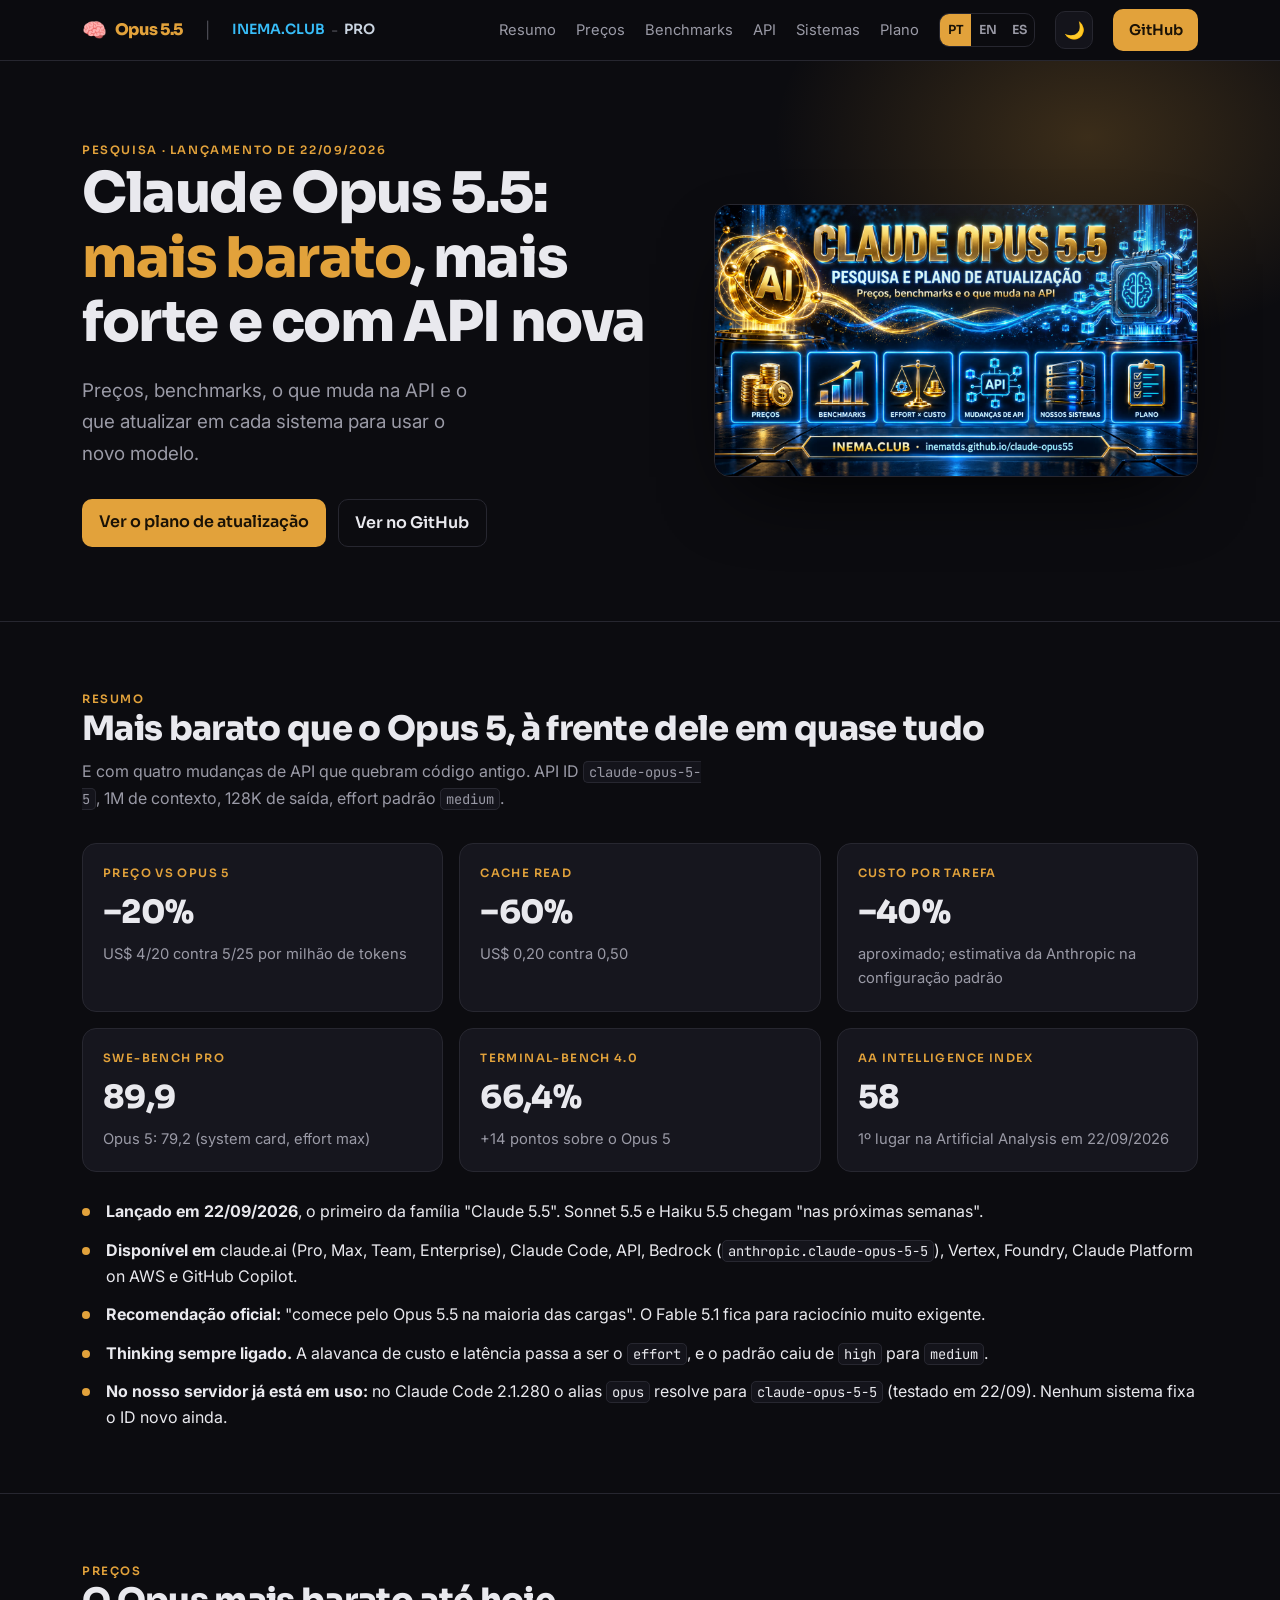
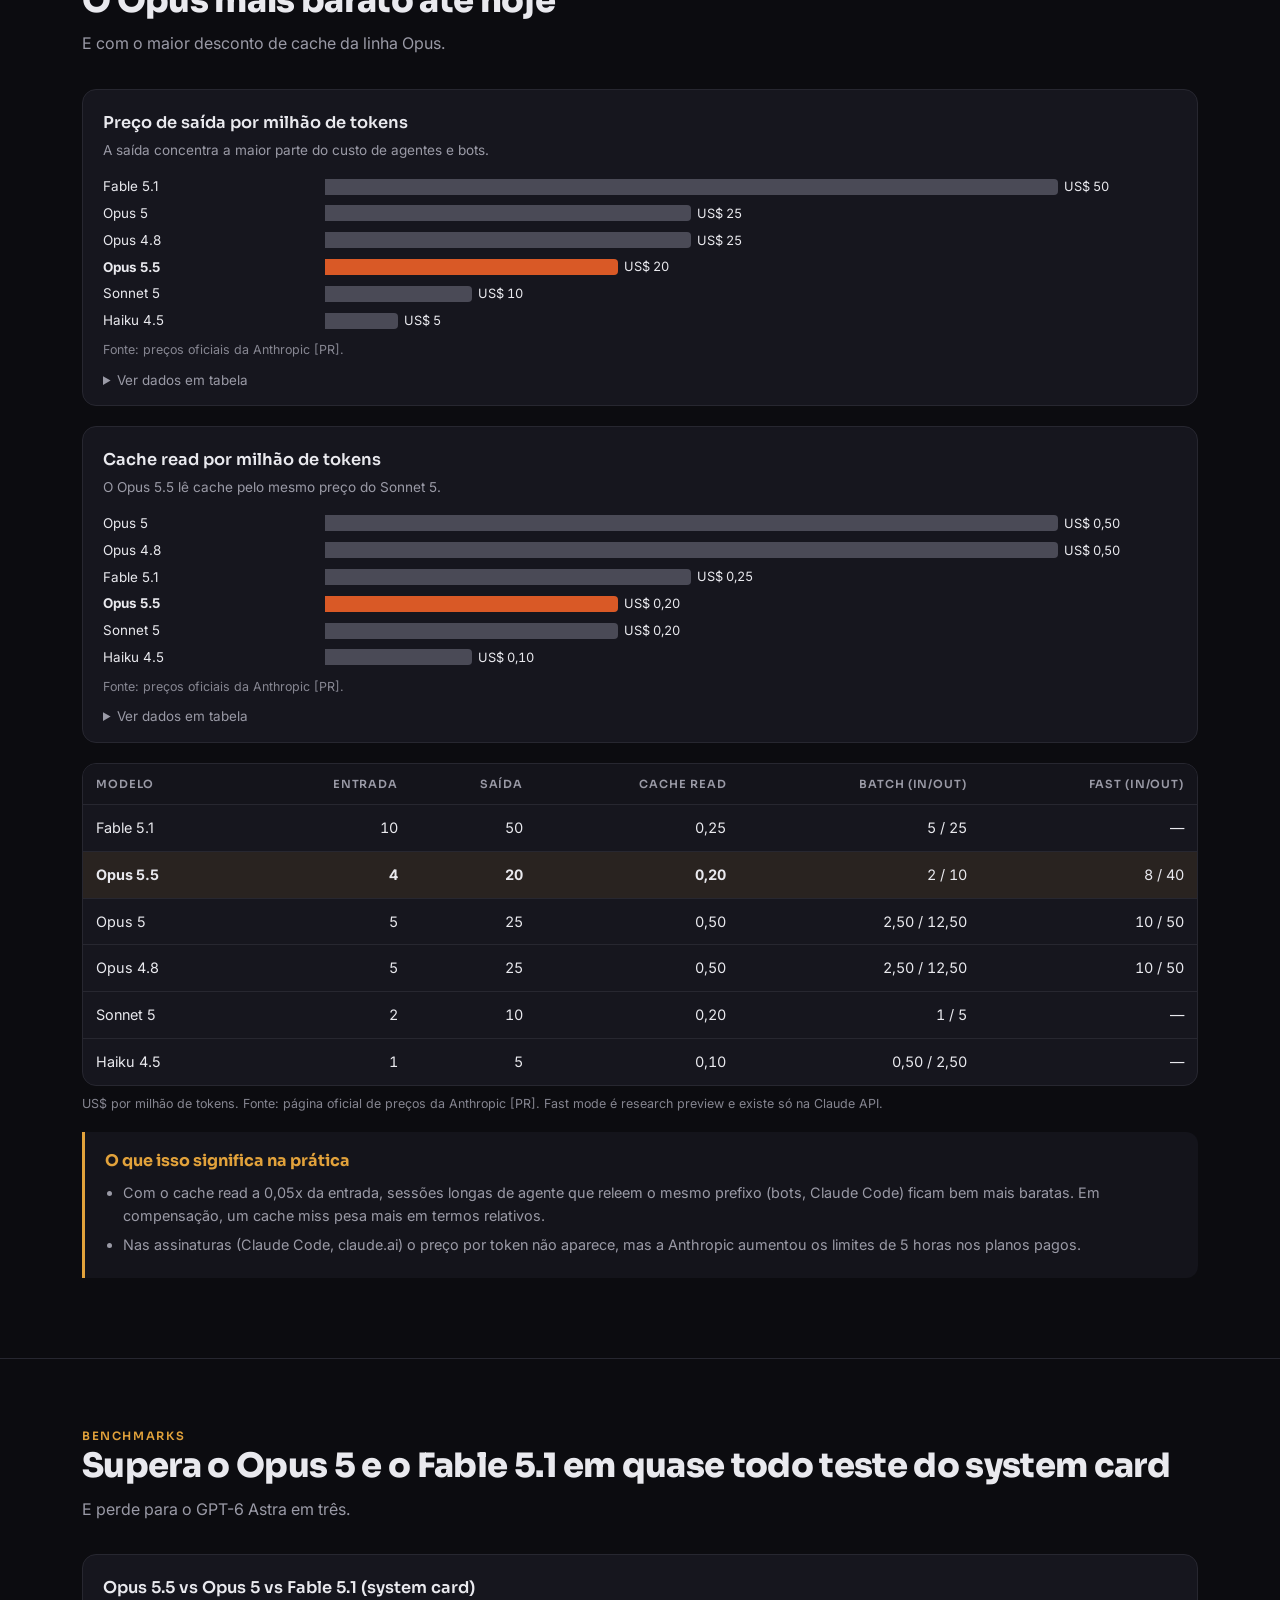
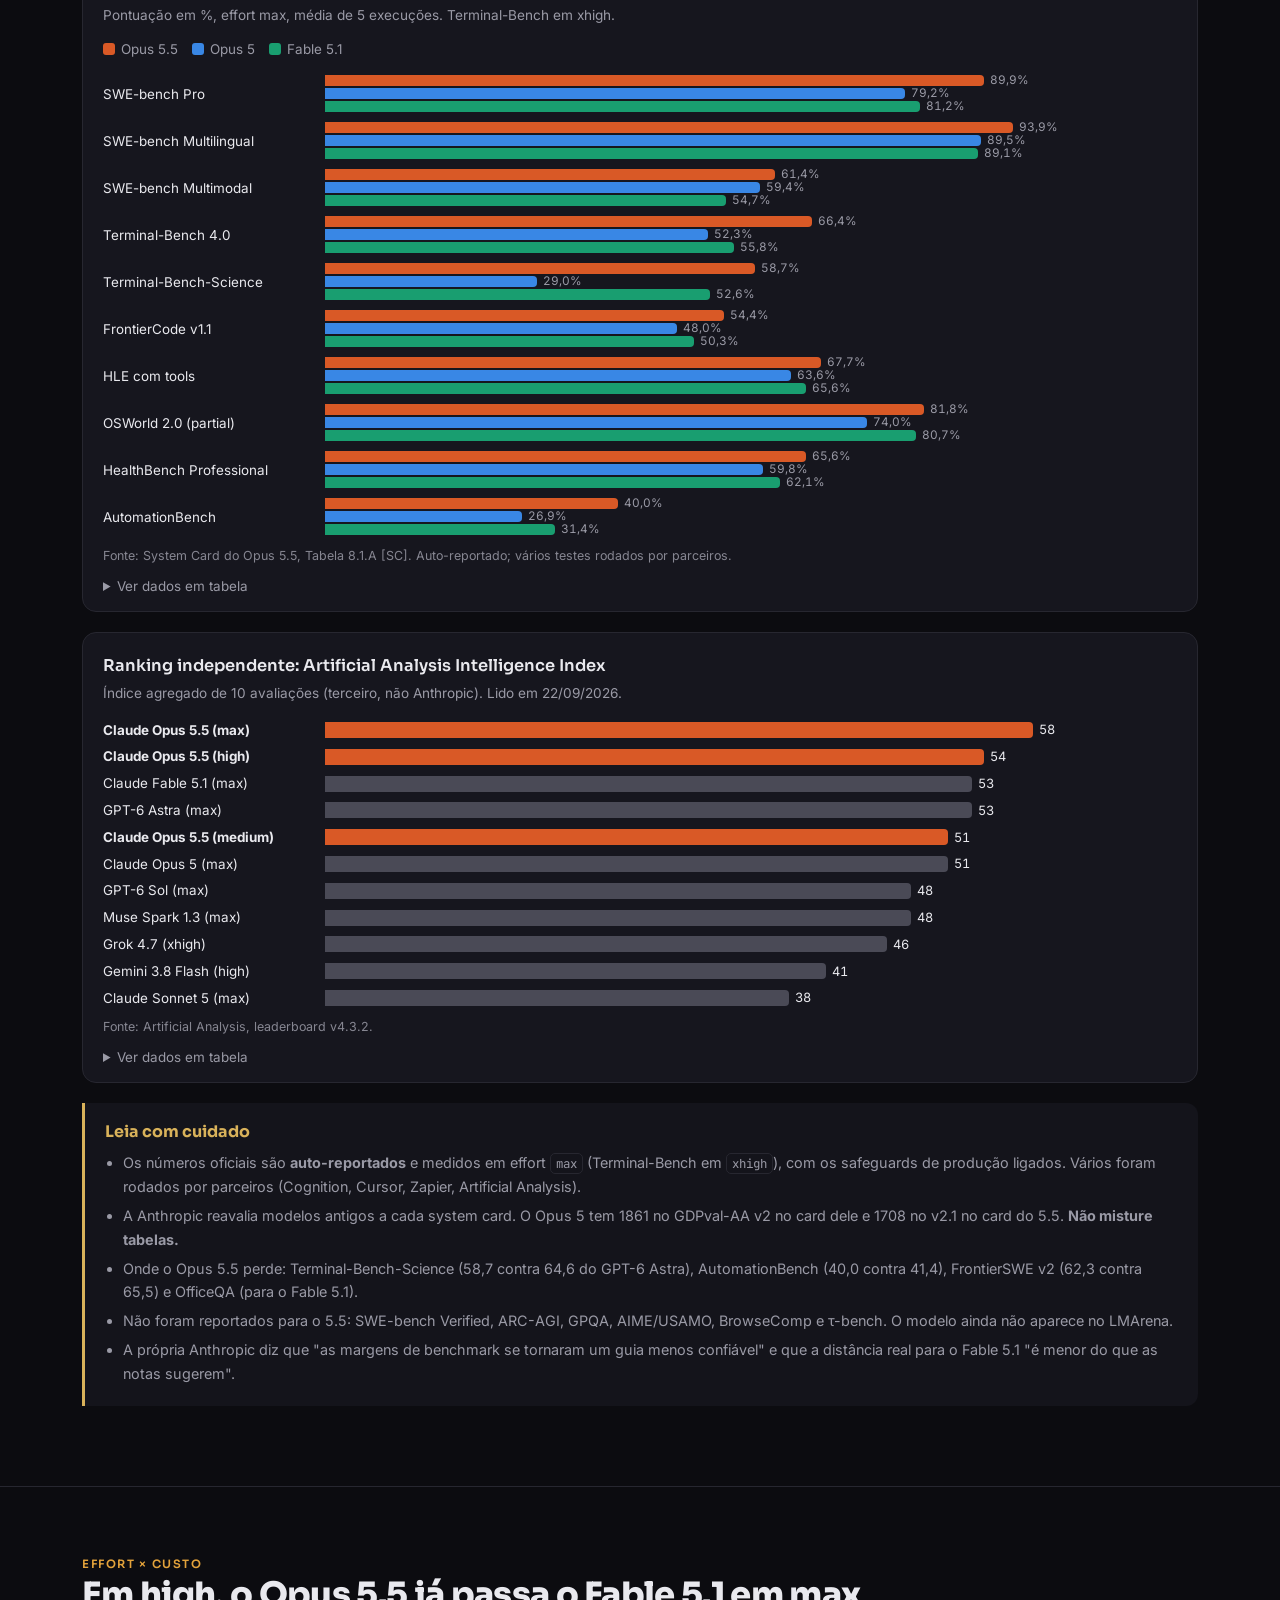
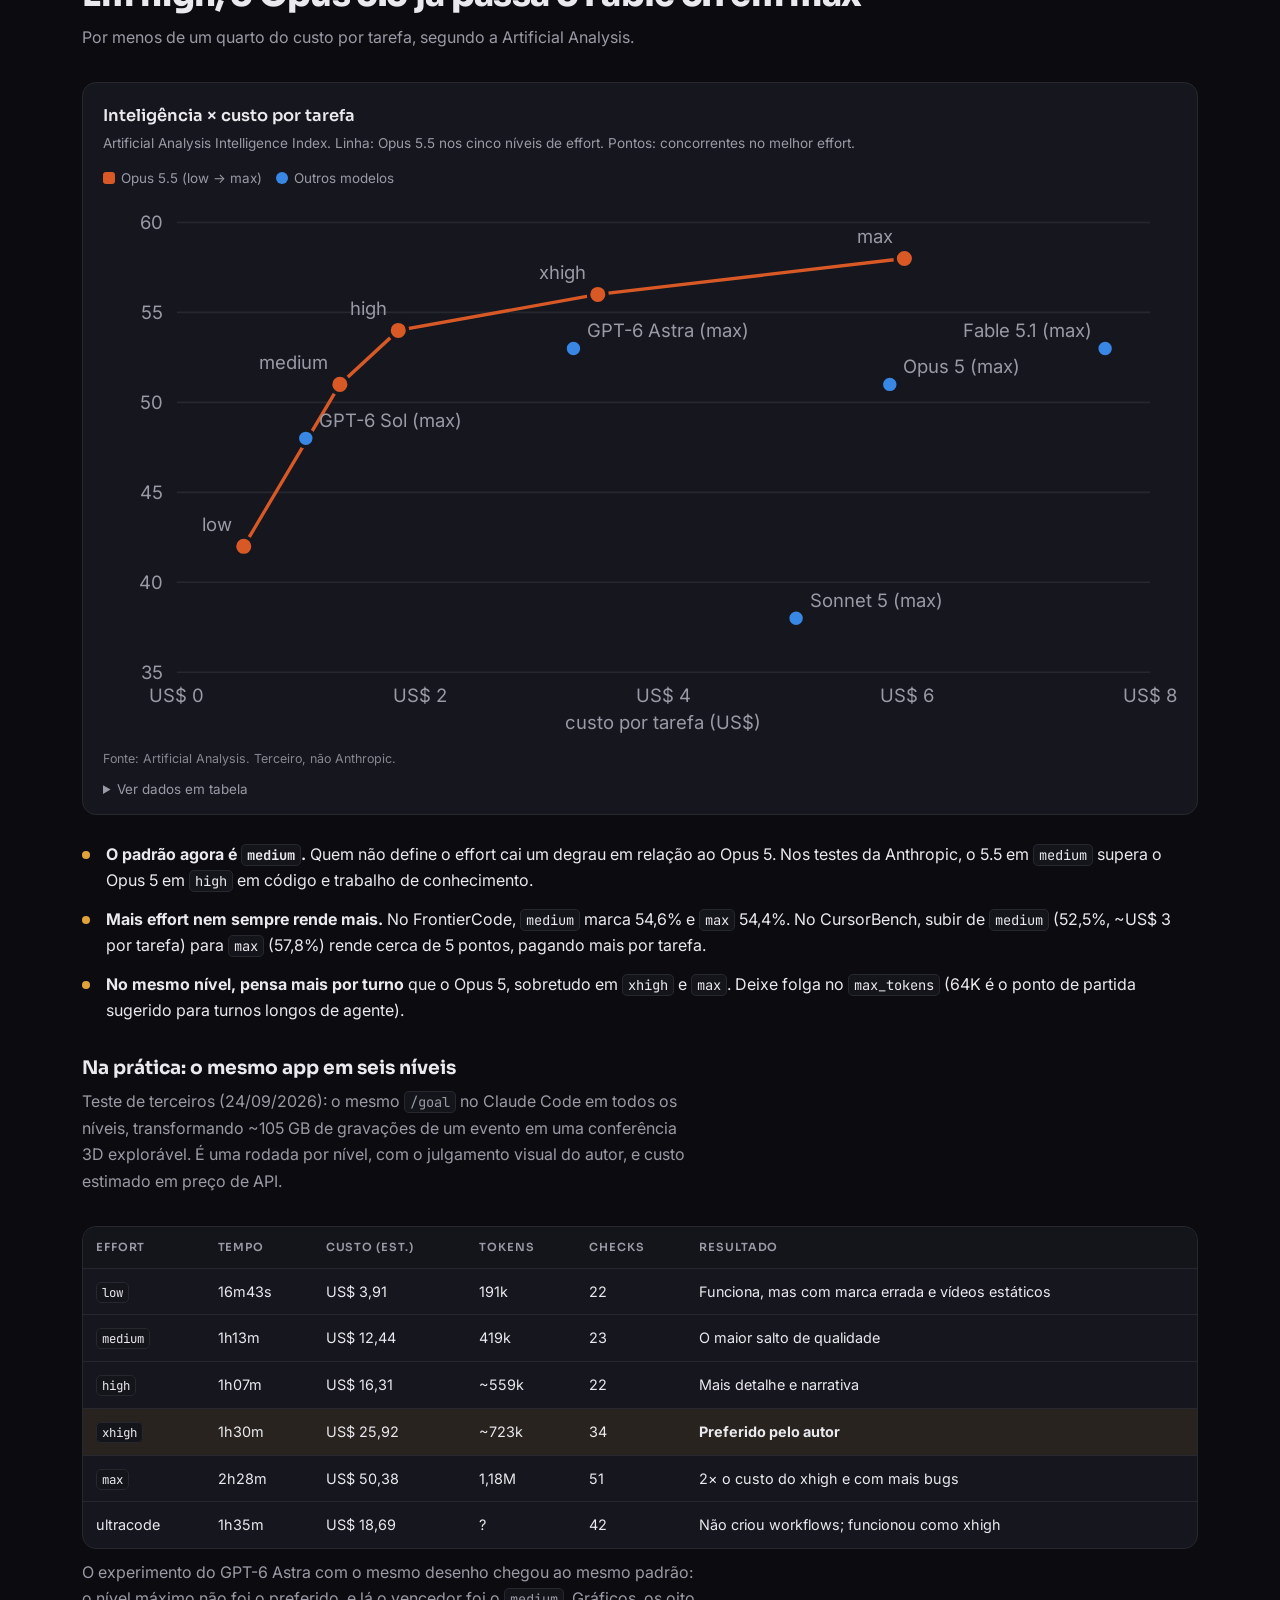
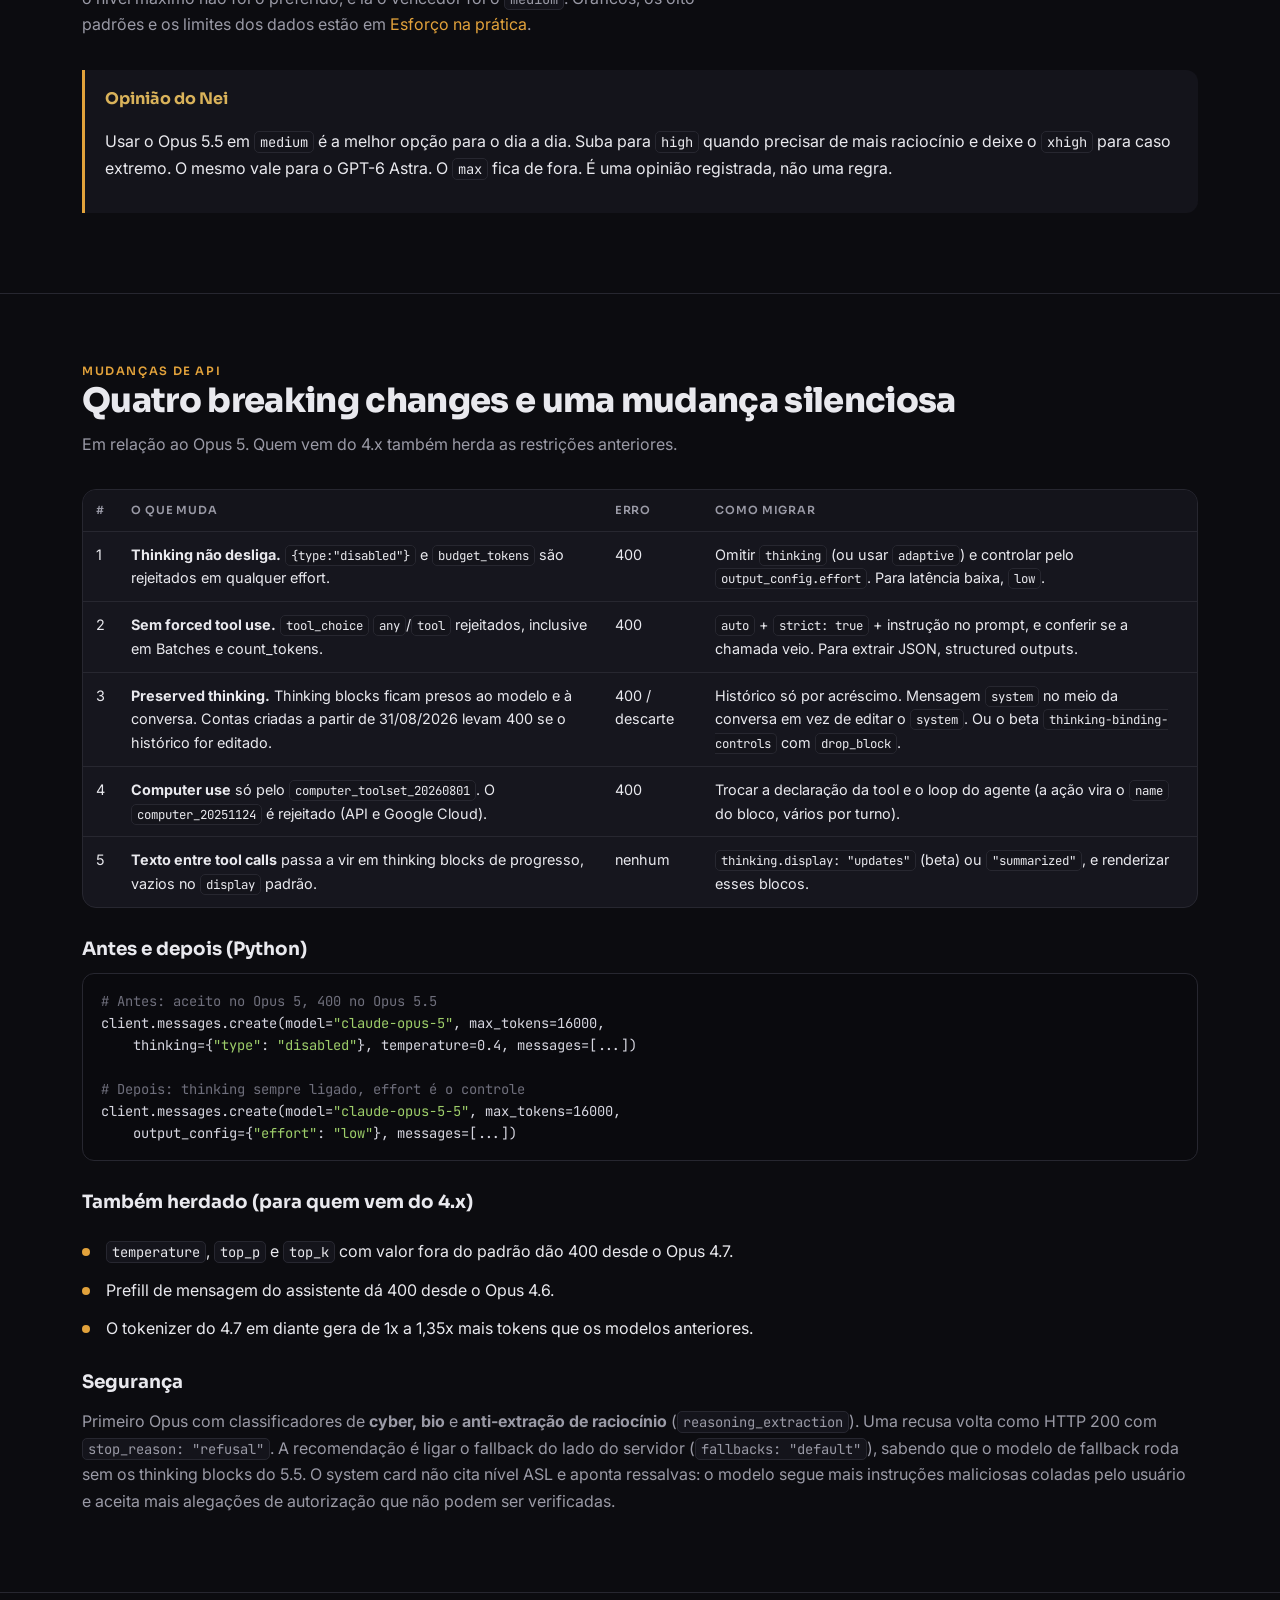
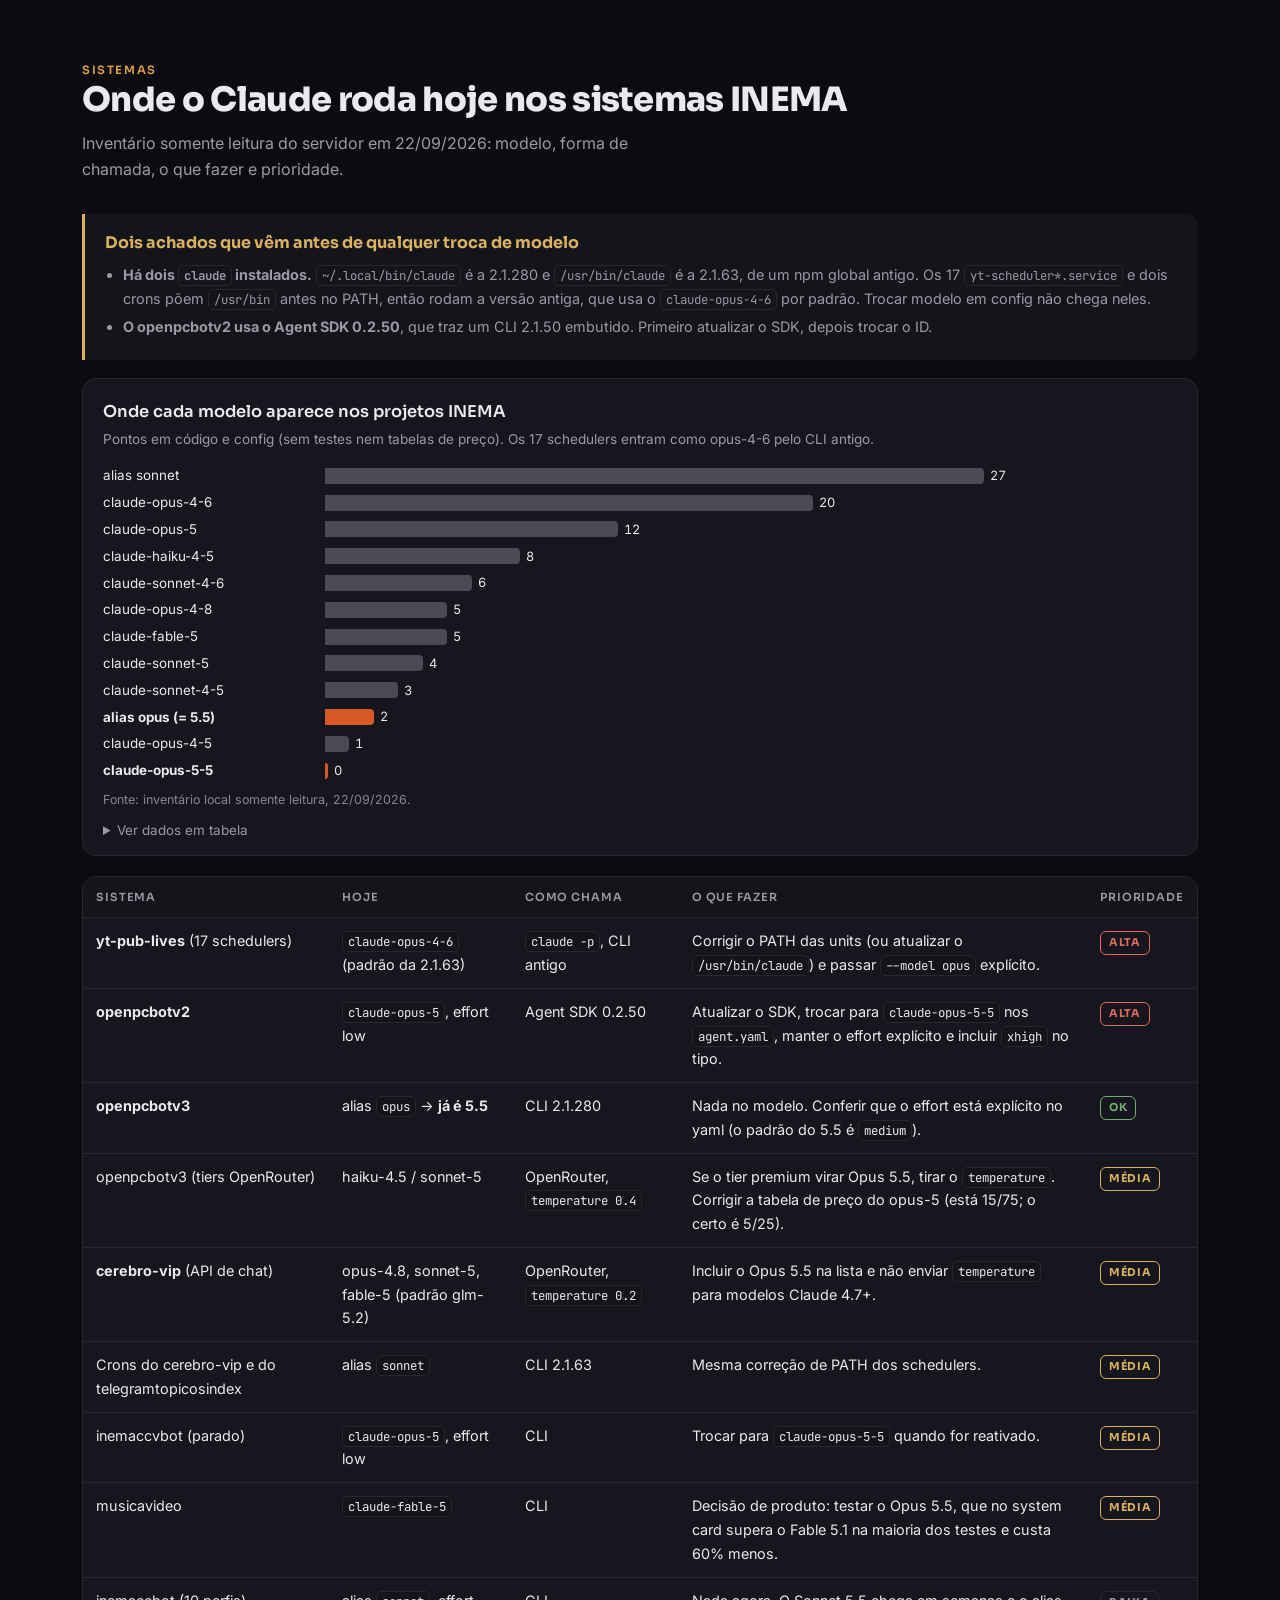
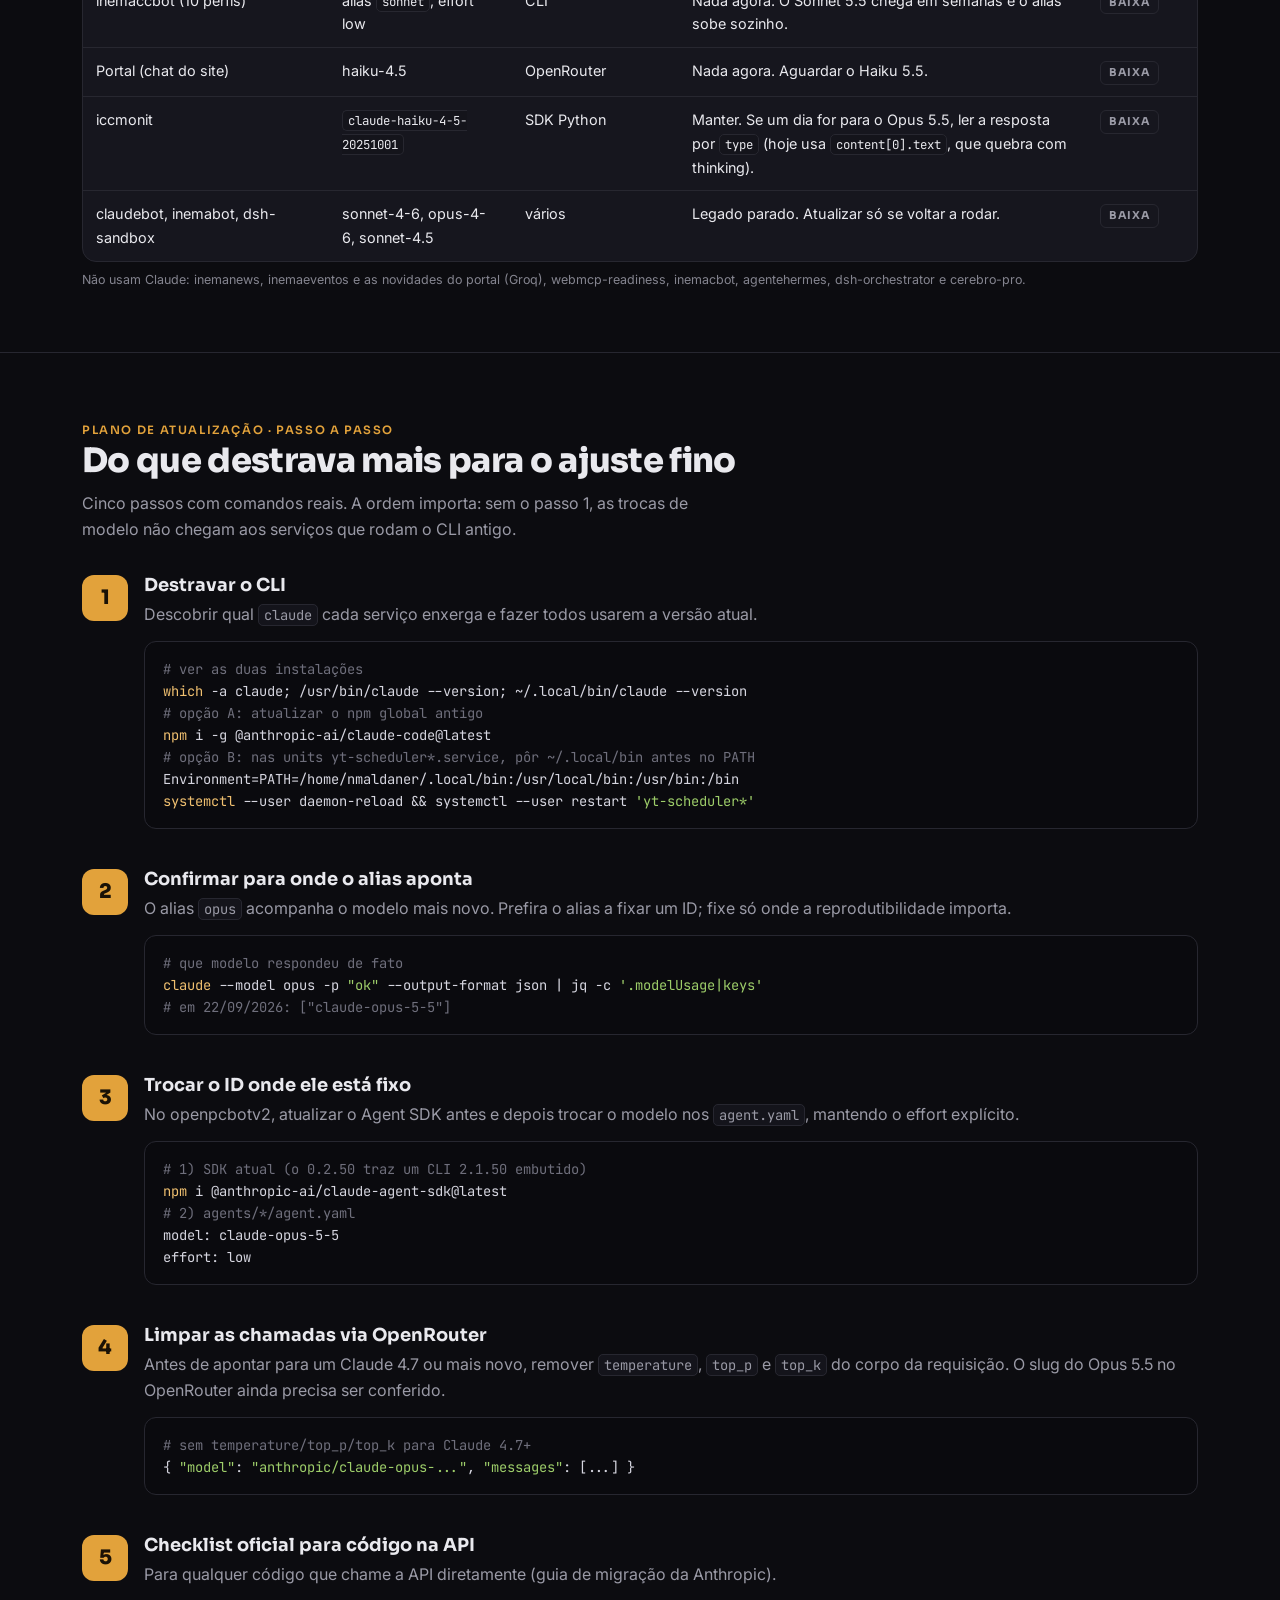
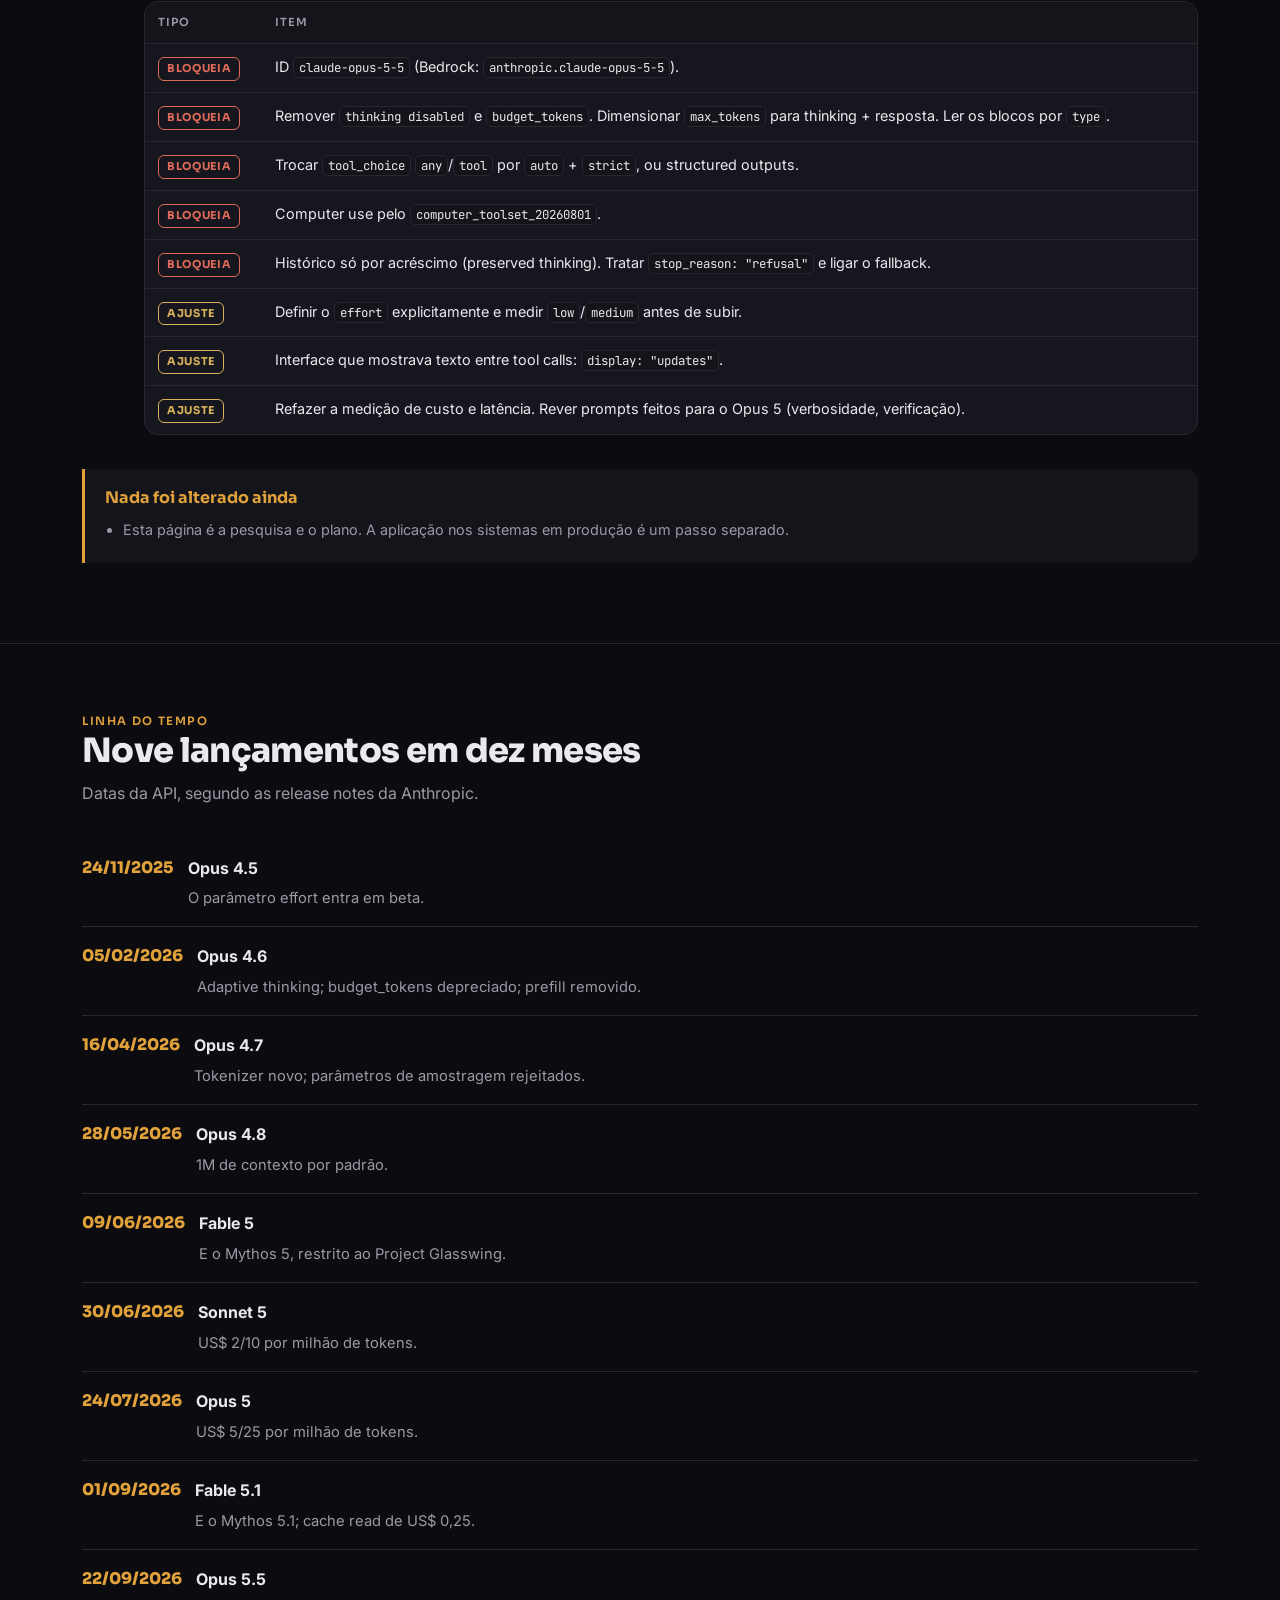
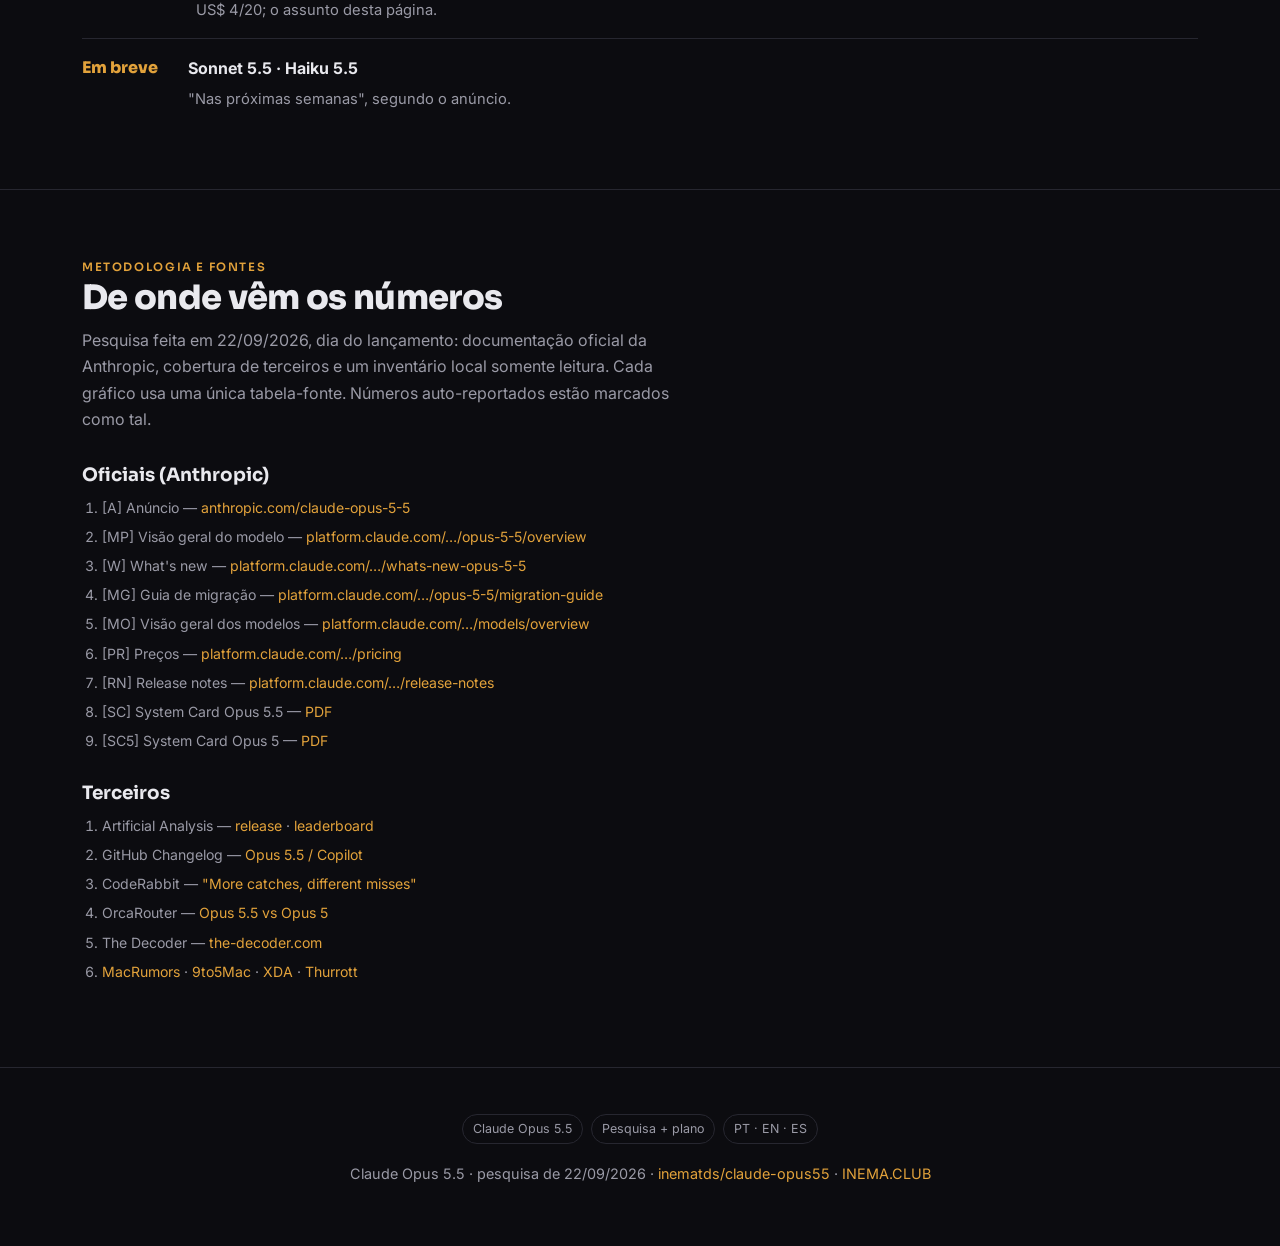
==== commit b3056e2d: "guia: teste do mesmo app em seis níveis de effort, ponte para Esforço na prática e opinião do Nei (P" ====
--- a/guia/index.html
+++ b/guia/index.html
@@ -265,6 +265,23 @@
     <li><b>Mais effort nem sempre rende mais.</b> No FrontierCode, <code>medium</code> marca 54,6% e <code>max</code> 54,4%. No CursorBench, subir de <code>medium</code> (52,5%, ~US$ 3 por tarefa) para <code>max</code> (57,8%) rende cerca de 5 pontos, pagando mais por tarefa.</li>
     <li><b>No mesmo nível, pensa mais por turno</b> que o Opus 5, sobretudo em <code>xhigh</code> e <code>max</code>. Deixe folga no <code>max_tokens</code> (64K é o ponto de partida sugerido para turnos longos de agente).</li>
   </ul>
+  <h3 style="margin-top:34px">Na prática: o mesmo app em seis níveis</h3>
+  <p class="sub">Teste de terceiros (24/09/2026): o mesmo <code>/goal</code> no Claude Code em todos os níveis, transformando ~105 GB de gravações de um evento em uma conferência 3D explorável. É uma rodada por nível, com o julgamento visual do autor, e custo estimado em preço de API.</p>
+  <div class="tblwrap"><table>
+    <thead><tr><th>Effort</th><th>Tempo</th><th>Custo (est.)</th><th>Tokens</th><th>Checks</th><th>Resultado</th></tr></thead>
+    <tbody>
+      <tr><td><code>low</code></td><td>16m43s</td><td>US$ 3,91</td><td>191k</td><td>22</td><td>Funciona, mas com marca errada e vídeos estáticos</td></tr>
+      <tr><td><code>medium</code></td><td>1h13m</td><td>US$ 12,44</td><td>419k</td><td>23</td><td>O maior salto de qualidade</td></tr>
+      <tr><td><code>high</code></td><td>1h07m</td><td>US$ 16,31</td><td>~559k</td><td>22</td><td>Mais detalhe e narrativa</td></tr>
+      <tr class="hl"><td><code>xhigh</code></td><td>1h30m</td><td>US$ 25,92</td><td>~723k</td><td>34</td><td><b>Preferido pelo autor</b></td></tr>
+      <tr><td><code>max</code></td><td>2h28m</td><td>US$ 50,38</td><td>1,18M</td><td>51</td><td>2× o custo do xhigh e com mais bugs</td></tr>
+      <tr><td>ultracode</td><td>1h35m</td><td>US$ 18,69</td><td>?</td><td>42</td><td>Não criou workflows; funcionou como xhigh</td></tr>
+    </tbody>
+  </table></div>
+  <p class="sub">O experimento do GPT-6 Astra com o mesmo desenho chegou ao mesmo padrão: o nível máximo não foi o preferido, e lá o vencedor foi o <code>medium</code>. Gráficos, os oito padrões e os limites dos dados estão em <a href="https://inematds.github.io/modelos/guia/esforco/">Esforço na prática</a>.</p>
+  <div class="note" style="border-left-color:var(--amb)"><strong class="t">Opinião do Nei</strong>
+    <p>Usar o Opus 5.5 em <code>medium</code> é a melhor opção para o dia a dia. Suba para <code>high</code> quando precisar de mais raciocínio e deixe o <code>xhigh</code> para caso extremo. O mesmo vale para o GPT-6 Astra. O <code>max</code> fica de fora. É uma opinião registrada, não uma regra.</p>
+  </div>
 </div></section>
 
 <section id="api"><div class="wrap">
